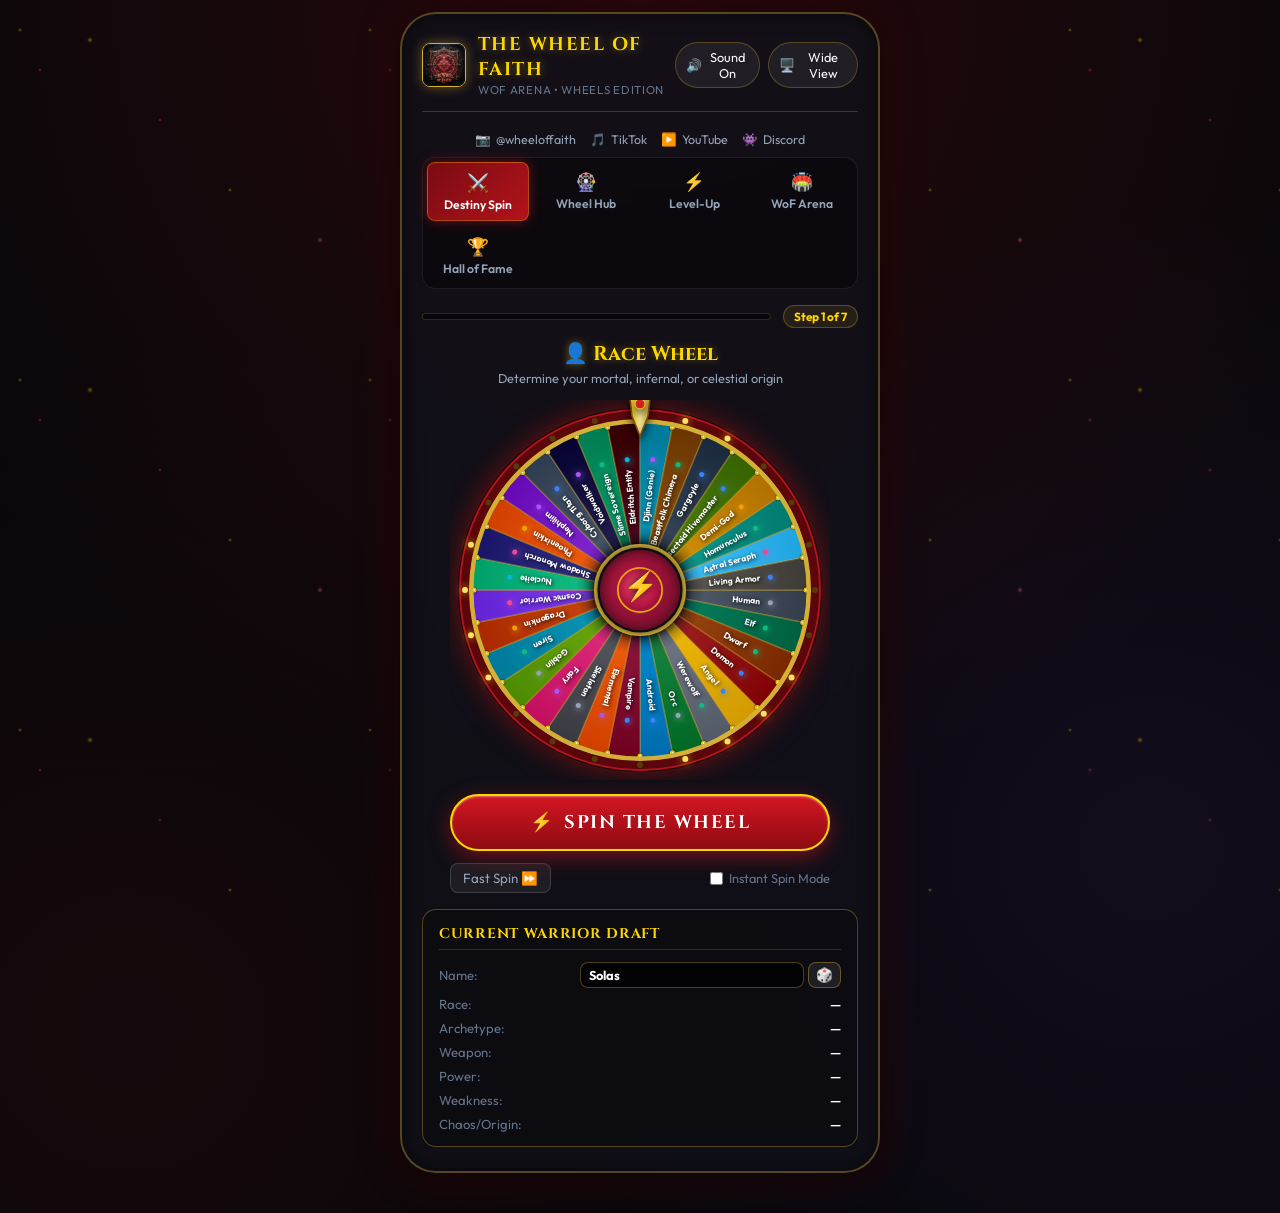
==== index.html @ 6cb8fb8b "docs: establish git management rule in AGENTS.md and initialize repository" ====
<!DOCTYPE html>
<html lang="en">
<head>
  <meta charset="UTF-8">
  <meta name="viewport" content="width=device-width, initial-scale=1.0, maximum-scale=1.0, user-scalable=no">
  <title>The Wheel of Faith | The Almighty Character Wheels</title>
  <meta name="description" content="Spin the legendary wheels of The Wheel of Faith (WOF Arena). Roll your Race, Archetype, Weapons, Powers, Weaknesses, and Level-Up your fighters.">
  <link rel="icon" type="image/jpeg" href="assets/logo.jpg">
  <link rel="stylesheet" href="css/styles.css">
</head>
<body>
  <!-- Ambient Embers Particle Layer -->
  <div class="embers-bg"></div>

  <main class="app-viewport">
    <!-- Device Frame: Mobile Arcade Look (with Wide-View Toggle) -->
    <div class="device-frame" id="deviceContainer">
      
      <!-- Top Header -->
      <header class="app-header">
        <div class="brand-wrapper">
          <img src="assets/logo.jpg" alt="Wheel of Faith Logo" class="brand-logo" id="headerLogo">
          <div class="brand-text">
            <h1>THE WHEEL OF FAITH</h1>
            <p>WOF Arena • Wheels Edition</p>
          </div>
        </div>
        <div class="header-controls">
          <button class="icon-btn" id="muteBtn" title="Toggle Sound">🔊 <span class="btn-text">Sound On</span></button>
          <button class="icon-btn" id="viewToggleBtn" title="Switch between Mobile Arcade and Wide Desktop">🖥️ <span class="btn-text">Wide View</span></button>
        </div>
      </header>

      <!-- Official Social Bar -->
      <nav class="social-links-bar" aria-label="Social Links">
        <a href="https://www.instagram.com/wheeloffaith/" target="_blank" rel="noopener noreferrer" class="social-link" title="Instagram @wheeloffaith">
          <span>📷</span> <span>@wheeloffaith</span>
        </a>
        <a href="https://www.tiktok.com/@the.wheel.of.fait" target="_blank" rel="noopener noreferrer" class="social-link" title="TikTok @the.wheel.of.fait">
          <span>🎵</span> <span>TikTok</span>
        </a>
        <a href="https://www.youtube.com/@TheWheelofFaith" target="_blank" rel="noopener noreferrer" class="social-link" title="YouTube @TheWheelofFaith">
          <span>▶️</span> <span>YouTube</span>
        </a>
        <a href="http://discord.gg/wheeloffaith" target="_blank" rel="noopener noreferrer" class="social-link" title="Official Discord">
          <span>👾</span> <span>Discord</span>
        </a>
      </nav>

      <!-- Mode Navigation Tabs -->
      <nav class="mode-tabs" role="tablist">
        <button class="tab-btn active" id="tabDestiny" role="tab" aria-selected="true">
          <span class="tab-icon">⚔️</span>
          <span class="tab-text">Destiny Spin</span>
        </button>
        <button class="tab-btn" id="tabFreeSpin" role="tab" aria-selected="false">
          <span class="tab-icon">🎡</span>
          <span class="tab-text">Wheel Hub</span>
        </button>
        <button class="tab-btn" id="tabLevelUp" role="tab" aria-selected="false">
          <span class="tab-icon">⚡</span>
          <span class="tab-text">Level-Up</span>
        </button>
        <button class="tab-btn" id="tabArena" role="tab" aria-selected="false">
          <span class="tab-icon">🏟️</span>
          <span class="tab-text">WoF Arena</span>
        </button>
        <button class="tab-btn" id="tabRoster" role="tab" aria-selected="false">
          <span class="tab-icon">🏆</span>
          <span class="tab-text">Hall of Fame</span>
        </button>
      </nav>

      <!-- Progress Section (for Destiny Sequence) -->
      <div class="progress-section" id="stepProgress">
        <div class="progress-track">
          <div class="progress-fill" id="progressBar"></div>
        </div>
        <span class="step-badge" id="currentStepBadge">Step 1 of 7</span>
      </div>

      <!-- Free Spin Wheel Selector Hub (Hidden by default, shown in Free Spin Mode) -->
      <div class="wheel-hub-section hidden" id="wheelSelectorHub">
        <div class="hub-select-wrapper">
          <label for="wheelCategorySelect">Select Active Wheel:</label>
          <select id="wheelCategorySelect" class="styled-select">
            <optgroup label="Main Character Wheels">
              <option value="race">Race Wheel (32 Races)</option>
              <option value="archetype">Archetype Wheel (22 Roles)</option>
              <option value="weapon">Weapon Wheel (36 Armaments)</option>
              <option value="power">Power Wheel (28 Abilities)</option>
              <option value="weakness">Weakness / Curse Wheel (22 Curses)</option>
              <option value="backstory">Backstory & Chaos Wheel (20 Twists)</option>
              <option value="stats">Combat Rating Wheel (8 Tiers)</option>
            </optgroup>
            <optgroup label="Specialty Sub-Wheels">
              <option value="elfOrigin">Elf Heritage Sub-Wheel</option>
              <option value="elementalCalamity">Elemental Calamity Sub-Wheel</option>
              <option value="cosmicTerritory">Cosmic Territory Sub-Wheel</option>
              <option value="skeletonOrigin">Skeleton Bone Type Sub-Wheel</option>
              <option value="fairyBlessing">Fairy Power Multiplier</option>
              <option value="dwarfForge">Dwarven Forge Masterwork</option>
              <option value="slayerPrey">Slayer Prey Target Sub-Wheel</option>
              <option value="archaeologistRelic">Archaeologist Relic Sub-Wheel</option>
              <option value="tamerBeast">Tamer Companion Beast Sub-Wheel</option>
              <option value="alchemistPotion">Alchemist Signature Elixir</option>
            </optgroup>
            <optgroup label="Game Systems">
              <option value="levelUp">WOF Arena Level-Up Wheel (26 Upgrades)</option>
            </optgroup>
          </select>
        </div>
        <div class="hub-tags-scroll">
          <button class="hub-tag-btn" data-wheel="race">👤 Race</button>
          <button class="hub-tag-btn" data-wheel="archetype">⚔️ Archetype</button>
          <button class="hub-tag-btn" data-wheel="weapon">🗡️ Weapon</button>
          <button class="hub-tag-btn" data-wheel="power">✨ Power</button>
          <button class="hub-tag-btn" data-wheel="weakness">⚠️ Weakness</button>
          <button class="hub-tag-btn" data-wheel="backstory">📜 Backstory</button>
          <button class="hub-tag-btn" data-wheel="levelUp">⚡ Level-Up</button>
        </div>
        <div class="hub-compendium-toggle-row">
          <button class="btn-toggle-compendium" id="btnToggleCompendium">
            <span>📖</span> <span id="compendiumBtnText">Open Wheel Almanac & Mechanics Guide</span>
          </button>
        </div>
        <div class="hub-compendium-drawer hidden" id="hubCompendiumDrawer">
          <div class="compendium-header">
            <h4 id="compendiumTitle">Active Wheel Almanac</h4>
            <span class="compendium-count" id="compendiumCount">32 Segments</span>
          </div>
          <div class="compendium-items-list" id="compendiumItemsList"></div>
        </div>
      </div>

      <!-- Level Up Character Selector Panel (Hidden by default) -->
      <div class="level-up-panel hidden" id="levelUpPanel">
        <div class="hub-select-wrapper">
          <label for="levelUpCharSelect">Choose Fighter to Upgrade:</label>
          <select id="levelUpCharSelect" class="styled-select"></select>
        </div>
        <div id="levelUpCharPreview"></div>
      </div>

      <!-- ============================================================
           WOF ARENA: 1v1 DUEL & FREE-FOR-ALL COMBAT
           ============================================================ -->
      <section class="arena-section hidden" id="arenaSection" aria-label="WoF Arena Combat">
        <div class="arena-header-bar">
          <div class="arena-mode-switch">
            <button class="arena-submode-btn active" id="btnModeDuel">⚔️ 1v1 Duel</button>
            <button class="arena-submode-btn" id="btnModeFFA">💥 Free-For-All (Melee)</button>
          </div>
          <div class="arena-quick-actions">
            <button class="btn btn-sm btn-secondary" id="btnAutofillLegends">⚡ Auto-Fill Legends</button>
            <button class="btn btn-sm btn-secondary" id="btnResetFighters">Clear Roster ✕</button>
          </div>
        </div>

        <!-- Fighter Selection Roster in Arena Lobby -->
        <div class="arena-lobby-panel">
          <div class="lobby-header">
            <h4>Arena Combatants (<span id="arenaFighterCount">0</span>)</h4>
            <span class="lobby-hint" id="arenaLobbyHint">Select 2 fighters for a duel</span>
          </div>
          <div class="arena-fighters-chips" id="arenaFighterChips"></div>
          
          <div class="lobby-add-row">
            <select id="lobbyAddSelect" class="styled-select"></select>
            <button class="btn btn-sm btn-primary" id="lobbyAddBtn">+ Add to Arena</button>
          </div>
        </div>

        <!-- Visual Battle Colosseum Stage -->
        <div class="arena-colosseum" id="arenaColosseum">
          <!-- Floating Damage Text Container -->
          <div class="floating-damage-container" id="floatingDamageLayer"></div>
          
          <!-- Attack Slash / Beam Animation Element -->
          <div class="arena-slash-fx hidden" id="arenaSlashFx"></div>

          <!-- 1v1 Duel Arena View -->
          <div class="arena-duel-view" id="arenaDuelView">
            <div class="fighter-pod pod-left" id="podLeft">
              <div class="fighter-avatar-wrap">
                <div class="fighter-avatar" id="avatarLeft">⚔️</div>
                <div class="fighter-level-tag" id="lvlLeft">Lv.1</div>
              </div>
              <div class="fighter-meta">
                <h4 class="fighter-name" id="nameLeft">Fighter 1</h4>
                <div class="fighter-weapon" id="weaponLeft">Bare Knuckles</div>
                <div class="fighter-status-bar" id="statusBarLeft"></div>
              </div>
              <div class="fighter-hp-container">
                <div class="hp-bar-track">
                  <div class="hp-bar-fill" id="hpFillLeft"></div>
                </div>
                <div class="hp-readout" id="hpTextLeft">100 / 100 HP</div>
              </div>
            </div>

            <div class="duel-vs-emblem" id="duelVsEmblem">
              <span class="vs-text">VS</span>
              <span class="vs-round" id="duelRoundText">ROUND 1</span>
            </div>

            <div class="fighter-pod pod-right" id="podRight">
              <div class="fighter-avatar-wrap">
                <div class="fighter-avatar" id="avatarRight">🛡️</div>
                <div class="fighter-level-tag" id="lvlRight">Lv.1</div>
              </div>
              <div class="fighter-meta">
                <h4 class="fighter-name" id="nameRight">Fighter 2</h4>
                <div class="fighter-weapon" id="weaponRight">Bare Knuckles</div>
                <div class="fighter-status-bar" id="statusBarRight"></div>
              </div>
              <div class="fighter-hp-container">
                <div class="hp-bar-track">
                  <div class="hp-bar-fill" id="hpFillRight"></div>
                </div>
                <div class="hp-readout" id="hpTextRight">100 / 100 HP</div>
              </div>
            </div>
          </div>

          <!-- Free-For-All Multi-Fighter Arena View -->
          <div class="arena-ffa-view hidden" id="arenaFfaView">
            <div class="ffa-grid" id="ffaGrid"></div>
          </div>
        </div>

        <!-- Arena Control Controls -->
        <div class="arena-controls-bar">
          <button class="btn-spin-main arena-fight-btn" id="startBattleBtn">
            <span>⚔️</span>
            <span id="fightBtnText">START BATTLE</span>
          </button>
          
          <div class="arena-speed-controls">
            <span class="speed-label">Speed:</span>
            <div class="speed-btn-group">
              <button class="speed-btn active" data-speed="1">1x</button>
              <button class="speed-btn" data-speed="2">2x</button>
              <button class="speed-btn" data-speed="4">4x ⚡</button>
            </div>
            <button class="btn btn-sm btn-secondary" id="btnPauseBattle">⏸️ Pause</button>
          </div>
        </div>

        <!-- Live Commentary Combat Log -->
        <div class="arena-log-card">
          <div class="log-card-header">
            <h4>📜 ARENA COMBAT COMMENTARY</h4>
            <span class="log-indicator" id="battleStatusBadge">READY</span>
          </div>
          <div class="arena-log-feed" id="arenaLogFeed">
            <div class="log-entry log-system">Select fighters and press START BATTLE to enter the colosseum!</div>
          </div>
        </div>
      </section>

      <!-- Wheel Title & Info -->
      <div class="wheel-info-bar">
        <h2 class="wheel-title" id="wheelTitle">👤 Race Wheel</h2>
        <p class="wheel-subtitle" id="wheelSubtitle">Determine your mortal, infernal, or celestial origin</p>
      </div>

      <!-- Main Interactive Stage (Wheel Canvas + Live Draft Panel) -->
      <div class="main-stage-grid">
        <div class="wheel-stage-container">
          <div class="wheel-canvas-wrapper">
            <canvas id="wheelCanvas"></canvas>
          </div>

          <!-- Spin Action Controls -->
          <div class="spin-controls-bar">
            <button class="btn-spin-main" id="spinBtn" aria-label="Spin the Almighty Wheel">
              <span class="spin-icon">⚡</span>
              <span>SPIN THE WHEEL</span>
            </button>
            <div class="secondary-actions">
              <button class="btn-instant" id="instantBtn">Fast Spin ⏩</button>
              <label class="quick-spin-label" for="quickSpinToggle">
                <input type="checkbox" id="quickSpinToggle">
                <span>Instant Spin Mode</span>
              </label>
            </div>
          </div>
        </div>

        <!-- Live Draft Tracker (Active Character in Creation) -->
        <aside class="live-draft-panel" id="livePreview" aria-label="Live Character Draft">
          <h3 class="draft-panel-title">Current Warrior Draft</h3>
          <div class="draft-row draft-name-row">
            <span class="draft-label">Name:</span>
            <div class="live-name-input-group">
              <input type="text" id="liveHeroNameInput" class="live-name-input" maxlength="24" placeholder="Warrior Name..." title="Customize warrior name">
              <button class="btn-rand-name" id="btnRandomizeName" title="Randomize Name">🎲</button>
            </div>
          </div>
          <div class="draft-row">
            <span class="draft-label">Race:</span>
            <span class="draft-val" id="liveRace">—</span>
          </div>
          <div class="draft-row">
            <span class="draft-label">Archetype:</span>
            <span class="draft-val" id="liveArchetype">—</span>
          </div>
          <div class="draft-row">
            <span class="draft-label">Weapon:</span>
            <span class="draft-val" id="liveWeapon">—</span>
          </div>
          <div class="draft-row">
            <span class="draft-label">Power:</span>
            <span class="draft-val" id="livePower">—</span>
          </div>
          <div class="draft-row">
            <span class="draft-label">Weakness:</span>
            <span class="draft-val" id="liveWeakness">—</span>
          </div>
          <div class="draft-row">
            <span class="draft-label">Chaos/Origin:</span>
            <span class="draft-val" id="liveBackstory">—</span>
          </div>
        </aside>
      </div>

    </div>
  </main>

  <!-- ============================================================
       MODAL 1: SPIN OUTCOME CELEBRATION
       ============================================================ -->
  <div class="modal-backdrop hidden" id="resultModal" role="dialog" aria-modal="true" aria-labelledby="modalResultTitle">
    <div class="modal-card">
      <button class="modal-close-x" id="modalCloseBtn" aria-label="Close">✕</button>
      <div class="outcome-header">
        <h3 id="modalResultTitle">Outcome Revealed!</h3>
      </div>
      <div class="outcome-body">
        <span class="rarity-badge common" id="modalRarityBadge">COMMON</span>
        <h2 class="outcome-item-text" id="modalItemText">Human</h2>
        <p class="outcome-item-subtext" id="modalItemSubtext">Middest Race with Infinite Potential</p>
        
        <!-- Rich Trait Mechanics & Lore Explanation Card -->
        <div class="modal-trait-desc-card" id="modalTraitDescCard">
          <div class="modal-desc-header">
            <span class="modal-desc-type-badge" id="modalDescTypeBadge">⚡ COMBAT & LORE MECHANICS</span>
          </div>
          <p class="modal-desc-text" id="modalDescText">Mechanics and lore explanation will appear here...</p>
        </div>
      </div>
      <button class="btn btn-primary" id="modalNextBtn">Next Wheel ➔</button>
    </div>
  </div>

  <!-- ============================================================
       MODAL 2: THE ALMIGHTY CHARACTER CARD
       ============================================================ -->
  <div class="modal-backdrop hidden" id="cardModal" role="dialog" aria-modal="true" aria-labelledby="cardHeroNameInput">
    <div class="modal-card character-card-modal-content">
      <button class="modal-close-x" id="cardModalCloseBtn" aria-label="Close">✕</button>
      
      <div class="character-card">
        <div class="card-top-bar">
          <span class="card-series-title">THE WHEEL OF FAITH</span>
          <div class="card-top-controls">
            <button class="btn-toggle-explain" id="btnToggleTraitExplain" title="Toggle detailed trait lore & combat mechanics descriptions">
              <span id="explainToggleIcon">📖</span> <span id="explainToggleText">Trait Guide: ON</span>
            </button>
            <span class="card-level-tag" id="cardLevelBadge">Lv. 1</span>
          </div>
        </div>

        <div class="card-hero-header">
          <div id="cardAvatarContainer"></div>
          <div class="card-hero-meta">
            <div class="card-name-input-row">
              <input type="text" id="cardHeroNameInput" class="card-hero-name-input" maxlength="24" title="Click to edit character name" placeholder="Enter Character Name...">
              <button class="btn-card-rename" id="btnEditCardName" title="Rename Character" aria-label="Rename Character">✏️</button>
            </div>
            <p class="card-hero-title" id="cardHeroTitle">The Voidbreaker Solar Slayer</p>
            <div class="card-badges-row">
              <span class="card-badge badge-race" id="cardRaceBadge">Human</span>
              <span class="card-badge badge-arch" id="cardArchetypeBadge">Slayer</span>
            </div>
          </div>
        </div>

        <div class="card-power-meter">
          <div class="power-meter-label">OVERALL COMBAT RATING:</div>
          <div class="power-meter-val" id="cardPowerScore">142</div>
          <div class="card-rank-badge rank-S" id="cardRankBadge">RANK S</div>
        </div>

        <!-- Attributes List with Rich Trait Explanations -->
        <div class="card-attributes-list" id="cardAttributesList">
          <!-- Race & Lineage -->
          <div class="card-attr-item card-attr-race">
            <div class="attr-header-row">
              <span class="attr-key">🧬 Race & Lineage</span>
              <span class="attr-rarity-tag" id="cardRaceRarity">COMMON</span>
            </div>
            <div id="cardRaceDisplay"></div>
            <div class="trait-explain-box" id="cardRaceExplain"></div>
          </div>

          <!-- Archetype Role -->
          <div class="card-attr-item card-attr-archetype">
            <div class="attr-header-row">
              <span class="attr-key">🛡️ Archetype Role</span>
              <span class="attr-rarity-tag" id="cardArchRarity">CLASS</span>
            </div>
            <div id="cardArchetypeDisplay"></div>
            <div class="trait-explain-box" id="cardArchExplain"></div>
          </div>

          <!-- Weapon & Armament -->
          <div class="card-attr-item card-attr-weapon">
            <div class="attr-header-row">
              <span class="attr-key">🗡️ Weapon & Armament</span>
              <span class="attr-rarity-tag" id="cardWeaponRarity">WEAPON</span>
            </div>
            <div id="cardWeapon"></div>
            <div class="trait-explain-box" id="cardWeaponExplain"></div>
          </div>

          <!-- Supernatural Powers -->
          <div class="card-attr-item card-attr-powers">
            <div class="attr-header-row">
              <span class="attr-key">✨ Supernatural Powers</span>
              <span class="attr-rarity-tag" id="cardPowerCount">1 ABILITY</span>
            </div>
            <div id="cardPowers"></div>
          </div>

          <!-- Weakness / Curse -->
          <div class="card-attr-item card-attr-weakness">
            <div class="attr-header-row">
              <span class="attr-key">⚠️ Weakness & Curse Handicap</span>
              <span class="attr-rarity-tag flaw">CURSE</span>
            </div>
            <div id="cardWeakness"></div>
            <div class="trait-explain-box weakness-explain" id="cardWeaknessExplain"></div>
          </div>

          <!-- Backstory / Chaos Factor (Prominently Highlighted!) -->
          <div class="card-attr-item card-attr-chaos highlight-chaos">
            <div class="attr-header-row">
              <span class="attr-key chaos-key">🌀 Backstory & Chaos Factor</span>
              <span class="attr-rarity-tag chaos" id="cardChaosRarity">CHAOS TWIST</span>
            </div>
            <div id="cardBackstory"></div>
            <div class="trait-explain-box chaos-explain" id="cardBackstoryExplain"></div>
          </div>
        </div>

        <!-- Combat Stats Radar Bars with Interactive Guide -->
        <div class="card-stats-section">
          <div class="stats-section-header">
            <span class="attr-key">📊 Combat Statistics</span>
            <span class="stats-hint">Tap any stat for combat effect</span>
          </div>
          <div class="card-stats-grid">
            <div class="stat-bar-row" id="statStr" data-stat="STR" title="Physical attack power & heavy blunt damage">
              <span class="stat-name">STR</span>
              <div class="stat-track"><div class="stat-fill"></div></div>
              <span class="stat-num">50</span>
            </div>
            <div class="stat-bar-row" id="statSpd" data-stat="SPD" title="Turn initiative, attack speed, and dodge rate">
              <span class="stat-name">SPD</span>
              <div class="stat-track"><div class="stat-fill"></div></div>
              <span class="stat-num">50</span>
            </div>
            <div class="stat-bar-row" id="statDur" data-stat="DUR" title="Maximum HP pool & damage reduction armor">
              <span class="stat-name">DUR</span>
              <div class="stat-track"><div class="stat-fill"></div></div>
              <span class="stat-num">50</span>
            </div>
            <div class="stat-bar-row" id="statInt" data-stat="INT" title="Supernatural power trigger chance & tactical counter-attacks">
              <span class="stat-name">INT</span>
              <div class="stat-track"><div class="stat-fill"></div></div>
              <span class="stat-num">50</span>
            </div>
            <div class="stat-bar-row" id="statChaos" data-stat="CHAOS" title="Wildcard miracle procs & critical damage multiplier">
              <span class="stat-name">CHAOS</span>
              <div class="stat-track"><div class="stat-fill"></div></div>
              <span class="stat-num">50</span>
            </div>
          </div>
          <div class="stat-explain-callout" id="statExplainCallout">
            <span class="stat-callout-icon">💡</span>
            <span class="stat-callout-text" id="statCalloutText">Hover or tap any stat bar above to inspect its combat mechanics.</span>
          </div>
        </div>
      </div>

      <!-- Card Action Buttons -->
      <div class="card-actions-row">
        <button class="btn btn-primary" id="saveCharacterBtn">💾 Save to Hall of Fame</button>
        <button class="btn btn-secondary" id="exportCardBtn">📥 Download Card (PNG)</button>
        <button class="btn btn-secondary" id="copyCardTextBtn">📋 Copy Summary</button>
        <button class="btn btn-primary" id="restartDestinyBtn">⚔️ Forge New Hero</button>
      </div>
    </div>
  </div>

  <!-- ============================================================
       MODAL 3: HALL OF FAME (Roster)
       ============================================================ -->
  <div class="modal-backdrop hidden" id="rosterModal" role="dialog" aria-modal="true" aria-labelledby="rosterModalTitle">
    <div class="modal-card">
      <button class="modal-close-x" id="rosterCloseBtn" aria-label="Close">✕</button>
      <div class="outcome-header">
        <h3 id="rosterModalTitle">🏆 Hall of Fame</h3>
        <p style="font-size: 0.8rem; color: var(--text-muted); margin-top: 4px;">Saved Warriors & WOF Arena Competitors</p>
      </div>
      <div class="roster-grid" id="rosterList"></div>
    </div>
  </div>

  <!-- ============================================================
       MODAL 4: ARENA VICTORY CELEBRATION
       ============================================================ -->
  <div class="modal-backdrop hidden" id="battleVictoryModal" role="dialog" aria-modal="true" aria-labelledby="victoryTitle">
    <div class="modal-card victory-modal-card">
      <button class="modal-close-x" id="victoryModalCloseBtn" aria-label="Close">✕</button>
      <div class="victory-header">
        <span class="victory-crown">👑</span>
        <h3 id="victoryTitle">ARENA CHAMPION</h3>
      </div>
      <div class="victory-champion-display" id="victoryChampionDisplay">
        <div class="champ-avatar" id="champAvatar">🏆</div>
        <h2 class="champ-name" id="champName">Bushin</h2>
        <p class="champ-title" id="champTitle">The Mastermind & Fourth Wall Breaker</p>
      </div>
      <div class="victory-stats-grid" id="victoryStatsGrid">
        <div class="vstat-item">
          <span class="vstat-num" id="champKills">0</span>
          <span class="vstat-label">ELIMINATIONS</span>
        </div>
        <div class="vstat-item">
          <span class="vstat-num" id="champDamage">0</span>
          <span class="vstat-label">DAMAGE DEALT</span>
        </div>
        <div class="vstat-item">
          <span class="vstat-num" id="champLevel">Lv. 1</span>
          <span class="vstat-label">CHAMPION TIER</span>
        </div>
      </div>
      <div class="victory-actions">
        <button class="btn btn-primary btn-levelup-champ" id="btnLevelUpChampion">⚡ Level Up Champion on the Wheel!</button>
        <button class="btn btn-secondary" id="btnRematch">🔄 New Arena Match</button>
      </div>
    </div>
  </div>

  <!-- ============================================================
       MODAL 5: CUSTOM CHARACTER RENAME MODAL
       ============================================================ -->
  <div class="modal-backdrop hidden" id="renameModal" role="dialog" aria-modal="true" aria-labelledby="renameModalTitle">
    <div class="modal-card rename-modal-card">
      <button class="modal-close-x" id="renameModalCloseBtn" aria-label="Close">✕</button>
      <div class="outcome-header">
        <h3 id="renameModalTitle">✏️ Rename Warrior</h3>
        <p style="font-size: 0.8rem; color: var(--text-muted); margin-top: 4px;">Choose an epic name for your colosseum gladiator</p>
      </div>
      <div class="rename-modal-body">
        <input type="text" id="renameModalInput" class="rename-modal-input" maxlength="26" placeholder="Enter warrior name...">
        <div class="rename-suggestions">
          <button class="btn-name-suggest" data-name="Shadow Sovereign">Shadow Sovereign</button>
          <button class="btn-name-suggest" data-name="Bushin-Slayer">Bushin-Slayer</button>
          <button class="btn-name-suggest" data-name="Lord Dominio">Lord Dominio</button>
          <button class="btn-name-suggest" data-name="Anime Protagonist">Anime Protagonist</button>
          <button class="btn-name-suggest" data-name="Sir Baguette">Sir Baguette</button>
          <button class="btn-name-suggest" data-name="Valkyrie Queen">Valkyrie Queen</button>
        </div>
      </div>
      <div class="rename-modal-actions">
        <button class="btn btn-secondary" id="renameRandomBtn">🎲 Randomize</button>
        <button class="btn btn-primary" id="renameConfirmBtn">Confirm Name ⚔️</button>
      </div>
    </div>
  </div>

  <!-- Scripts -->
  <script src="js/wheelData.js"></script>
  <script src="js/audio.js"></script>
  <script src="js/wheel.js"></script>
  <script src="js/character.js"></script>
  <script src="js/battle.js"></script>
  <script src="js/app.js"></script>
</body>
</html>
---- css/styles.css ----
/* ============================================================
   THE WHEEL OF FAITH - GOTHIC DARK FANTASY DESIGN SYSTEM
   Curated palette, glassmorphism, glowing LEDs, and mobile arcade framing
   ============================================================ */

@import url('https://fonts.googleapis.com/css2?family=Cinzel:wght@600;700;900&family=Fjalla+One&family=Outfit:wght@300;400;600;700;800&display=swap');

:root {
  --bg-primary: #07070a;
  --bg-card: rgba(18, 18, 26, 0.82);
  --bg-card-hover: rgba(28, 28, 40, 0.92);
  --bg-glass: rgba(15, 15, 22, 0.65);
  
  --crimson-primary: #b3131b;
  --crimson-deep: #7a0b12;
  --crimson-glow: rgba(179, 19, 27, 0.6);
  
  --gold-primary: #d4af37;
  --gold-bright: #ffd700;
  --gold-glow: rgba(212, 175, 55, 0.45);
  
  --cyan-celestial: #06b6d4;
  --purple-arcane: #a855f7;
  
  --text-primary: #f8fafc;
  --text-secondary: #94a3b8;
  --text-muted: #64748b;
  
  --border-gold: rgba(212, 175, 55, 0.35);
  --border-crimson: rgba(179, 19, 27, 0.45);
  
  --radius-sm: 8px;
  --radius-md: 14px;
  --radius-lg: 22px;
  --radius-full: 9999px;
  
  --font-heading: 'Cinzel', serif;
  --font-accent: 'Fjalla One', sans-serif;
  --font-body: 'Outfit', sans-serif;
}

/* Reset & Box Sizing */
*, *::before, *::after {
  box-sizing: border-box;
  margin: 0;
  padding: 0;
  -webkit-tap-highlight-color: transparent;
}

body {
  background-color: var(--bg-primary);
  color: var(--text-primary);
  font-family: var(--font-body);
  min-height: 100vh;
  overflow-x: hidden;
  position: relative;
  background-image: 
    radial-gradient(circle at 50% 0%, rgba(179, 19, 27, 0.18) 0%, transparent 60%),
    radial-gradient(circle at 10% 85%, rgba(122, 11, 18, 0.12) 0%, transparent 45%),
    radial-gradient(circle at 90% 70%, rgba(168, 85, 247, 0.08) 0%, transparent 45%);
}

/* Animated Background Embers */
.embers-bg {
  position: fixed;
  top: 0;
  left: 0;
  width: 100%;
  height: 100%;
  pointer-events: none;
  z-index: 0;
  opacity: 0.4;
  background-image: 
    radial-gradient(2px 2px at 20px 30px, #ffd700, rgba(0,0,0,0)),
    radial-gradient(2px 2px at 40px 70px, #ff4d6d, rgba(0,0,0,0)),
    radial-gradient(3px 3px at 90px 40px, #ffd700, rgba(0,0,0,0)),
    radial-gradient(2px 2px at 160px 120px, #ff4d6d, rgba(0,0,0,0)),
    radial-gradient(2px 2px at 230px 190px, #ffd700, rgba(0,0,0,0)),
    radial-gradient(3px 3px at 320px 240px, #ff758f, rgba(0,0,0,0));
  background-repeat: repeat;
  background-size: 350px 350px;
  animation: emberDrift 28s linear infinite;
}

@keyframes emberDrift {
  from { transform: translateY(0); }
  to { transform: translateY(-350px); }
}

/* Master Layout Container */
.app-viewport {
  position: relative;
  z-index: 1;
  display: flex;
  flex-direction: column;
  align-items: center;
  min-height: 100vh;
  padding: 12px 16px 40px;
}

/* Device Frame (Mobile Phone Arcade Look vs Wide Look) */
.device-frame {
  width: 100%;
  max-width: 480px;
  background: var(--bg-card);
  backdrop-filter: blur(18px);
  border: 2px solid var(--border-gold);
  border-radius: 36px;
  box-shadow: 
    0 0 35px rgba(0, 0, 0, 0.8),
    0 0 45px rgba(179, 19, 27, 0.25),
    inset 0 0 18px rgba(0, 0, 0, 0.6);
  padding: 18px 20px 24px;
  display: flex;
  flex-direction: column;
  transition: max-width 0.35s cubic-bezier(0.4, 0, 0.2, 1);
  position: relative;
}

/* Wide Mode Extension */
.device-frame.wide-view {
  max-width: 960px;
  border-radius: 24px;
}

/* App Header */
.app-header {
  display: flex;
  align-items: center;
  justify-content: space-between;
  border-bottom: 1px solid rgba(212, 175, 55, 0.25);
  padding-bottom: 14px;
  margin-bottom: 14px;
}

.brand-wrapper {
  display: flex;
  align-items: center;
  gap: 12px;
}

.brand-logo {
  width: 44px;
  height: 44px;
  border-radius: var(--radius-sm);
  border: 1.5px solid var(--gold-primary);
  box-shadow: 0 0 12px var(--gold-glow);
  object-fit: cover;
}

.brand-text h1 {
  font-family: var(--font-heading);
  font-size: 1.15rem;
  letter-spacing: 0.08em;
  color: var(--gold-bright);
  text-shadow: 0 0 10px rgba(255, 215, 0, 0.4);
}

.brand-text p {
  font-size: 0.72rem;
  color: var(--text-muted);
  text-transform: uppercase;
  letter-spacing: 0.06em;
}

.header-controls {
  display: flex;
  align-items: center;
  gap: 8px;
}

.icon-btn {
  background: rgba(255, 255, 255, 0.06);
  border: 1px solid rgba(212, 175, 55, 0.3);
  color: var(--text-primary);
  padding: 6px 10px;
  border-radius: var(--radius-full);
  font-size: 0.8rem;
  font-family: var(--font-body);
  display: inline-flex;
  align-items: center;
  gap: 5px;
  cursor: pointer;
  transition: all 0.2s ease;
}

.icon-btn:hover {
  background: rgba(212, 175, 55, 0.15);
  border-color: var(--gold-primary);
  transform: translateY(-1px);
}

.icon-btn.muted {
  border-color: var(--crimson-primary);
  color: #f87171;
}

/* Social Bar */
.social-links-bar {
  display: flex;
  align-items: center;
  justify-content: center;
  gap: 14px;
  padding: 6px 0 10px;
  font-size: 0.78rem;
}

.social-link {
  color: var(--text-secondary);
  text-decoration: none;
  display: flex;
  align-items: center;
  gap: 5px;
  transition: color 0.2s;
}

.social-link:hover {
  color: var(--gold-bright);
}

/* Mode Navigation Tabs */
.mode-tabs {
  display: grid;
  grid-template-columns: repeat(4, 1fr);
  gap: 6px;
  background: rgba(0, 0, 0, 0.35);
  padding: 4px;
  border-radius: var(--radius-md);
  border: 1px solid rgba(255, 255, 255, 0.08);
  margin-bottom: 16px;
}

.tab-btn {
  background: transparent;
  border: none;
  color: var(--text-secondary);
  padding: 8px 4px;
  border-radius: var(--radius-sm);
  font-size: 0.76rem;
  font-family: var(--font-body);
  font-weight: 600;
  cursor: pointer;
  display: flex;
  flex-direction: column;
  align-items: center;
  gap: 3px;
  transition: all 0.2s ease;
}

.tab-btn span.tab-icon {
  font-size: 1.1rem;
}

.tab-btn:hover {
  color: var(--text-primary);
  background: rgba(255, 255, 255, 0.05);
}

.tab-btn.active {
  background: linear-gradient(135deg, var(--crimson-deep), var(--crimson-primary));
  color: #ffffff;
  box-shadow: 0 0 12px var(--crimson-glow);
  border: 1px solid rgba(255, 215, 0, 0.3);
}

/* Progress Section */
.progress-section {
  display: flex;
  align-items: center;
  gap: 12px;
  margin-bottom: 12px;
}

.progress-track {
  flex: 1;
  height: 7px;
  background: rgba(0, 0, 0, 0.5);
  border-radius: var(--radius-full);
  overflow: hidden;
  border: 1px solid rgba(212, 175, 55, 0.2);
}

.progress-fill {
  height: 100%;
  width: 0%;
  background: linear-gradient(90deg, var(--crimson-primary), var(--gold-bright));
  transition: width 0.4s ease;
}

.step-badge {
  font-size: 0.74rem;
  font-weight: 700;
  color: var(--gold-bright);
  background: rgba(212, 175, 55, 0.1);
  padding: 3px 10px;
  border-radius: var(--radius-full);
  border: 1px solid rgba(212, 175, 55, 0.3);
  white-space: nowrap;
}

/* Wheel Header & Info */
.wheel-info-bar {
  text-align: center;
  margin-bottom: 14px;
}

.wheel-title {
  font-family: var(--font-heading);
  font-size: 1.25rem;
  color: var(--gold-bright);
  text-shadow: 0 0 8px rgba(255, 215, 0, 0.4);
}

.wheel-subtitle {
  font-size: 0.8rem;
  color: var(--text-secondary);
  margin-top: 3px;
}

/* Layout Grid for Wide Mode */
.main-stage-grid {
  display: flex;
  flex-direction: column;
  gap: 16px;
}

.device-frame.wide-view .main-stage-grid {
  display: grid;
  grid-template-columns: 1fr 340px;
  align-items: center;
}

/* Wheel Canvas Wrapper */
.wheel-stage-container {
  display: flex;
  flex-direction: column;
  align-items: center;
  position: relative;
}

.wheel-canvas-wrapper {
  position: relative;
  width: 100%;
  max-width: 380px;
  aspect-ratio: 1 / 1;
  display: flex;
  align-items: center;
  justify-content: center;
}

canvas#wheelCanvas {
  display: block;
  width: 100%;
  height: 100%;
  cursor: grab;
}

canvas#wheelCanvas:active {
  cursor: grabbing;
}

/* Spin Controls Bar */
.spin-controls-bar {
  display: flex;
  flex-direction: column;
  align-items: center;
  gap: 12px;
  width: 100%;
  max-width: 380px;
  margin-top: 14px;
}

.btn-spin-main {
  width: 100%;
  padding: 14px 24px;
  background: linear-gradient(180deg, #d31622 0%, #8e0b12 100%);
  color: #ffffff;
  border: 2px solid var(--gold-bright);
  border-radius: var(--radius-full);
  font-family: var(--font-heading);
  font-size: 1.15rem;
  font-weight: 700;
  letter-spacing: 0.08em;
  cursor: pointer;
  display: flex;
  align-items: center;
  justify-content: center;
  gap: 10px;
  box-shadow: 
    0 6px 20px rgba(179, 19, 27, 0.6),
    inset 0 1px 2px rgba(255, 255, 255, 0.4);
  transition: all 0.2s cubic-bezier(0.4, 0, 0.2, 1);
  position: relative;
  overflow: hidden;
}

.btn-spin-main::after {
  content: '';
  position: absolute;
  top: 0;
  left: -100%;
  width: 60%;
  height: 100%;
  background: linear-gradient(90deg, transparent, rgba(255, 255, 255, 0.25), transparent);
  transform: skewX(-25deg);
  transition: 0.6s;
}

.btn-spin-main:hover {
  transform: translateY(-2px);
  box-shadow: 
    0 8px 26px rgba(255, 30, 40, 0.75),
    inset 0 1px 4px rgba(255, 255, 255, 0.5);
}

.btn-spin-main:hover::after {
  left: 150%;
}

.btn-spin-main:active {
  transform: translateY(1px);
  box-shadow: 0 2px 10px rgba(179, 19, 27, 0.5);
}

.btn-spin-main:disabled {
  opacity: 0.6;
  cursor: not-allowed;
  transform: none;
}

.secondary-actions {
  display: flex;
  align-items: center;
  justify-content: space-between;
  width: 100%;
  font-size: 0.8rem;
}

.btn-instant {
  background: rgba(255, 255, 255, 0.06);
  border: 1px solid rgba(255, 255, 255, 0.15);
  color: var(--text-secondary);
  padding: 6px 12px;
  border-radius: var(--radius-sm);
  cursor: pointer;
  font-family: var(--font-body);
  transition: all 0.2s;
}

.btn-instant:hover {
  color: var(--gold-bright);
  border-color: var(--gold-primary);
}

.quick-spin-label {
  display: flex;
  align-items: center;
  gap: 6px;
  color: var(--text-muted);
  cursor: pointer;
  user-select: none;
}

.quick-spin-label input {
  accent-color: var(--crimson-primary);
}

/* Side Panel: Live Character Draft Tracker */
.live-draft-panel {
  background: rgba(10, 10, 15, 0.7);
  border: 1px solid var(--border-gold);
  border-radius: var(--radius-md);
  padding: 14px 16px;
  display: flex;
  flex-direction: column;
  gap: 8px;
}

.draft-panel-title {
  font-family: var(--font-heading);
  font-size: 0.88rem;
  color: var(--gold-bright);
  text-transform: uppercase;
  letter-spacing: 0.05em;
  border-bottom: 1px solid rgba(212, 175, 55, 0.2);
  padding-bottom: 6px;
  margin-bottom: 4px;
}

.draft-row {
  display: flex;
  justify-content: space-between;
  align-items: center;
  font-size: 0.82rem;
}

.draft-label {
  color: var(--text-muted);
}

.draft-val {
  color: var(--text-primary);
  font-weight: 600;
  text-align: right;
  max-width: 60%;
  white-space: nowrap;
  overflow: hidden;
  text-overflow: ellipsis;
}

.draft-name-row {
  align-items: center;
}

.live-name-input-group {
  display: flex;
  gap: 4px;
  align-items: center;
  max-width: 65%;
  flex: 1;
}

.live-name-input {
  background: rgba(0, 0, 0, 0.65);
  border: 1px solid var(--border-gold);
  border-radius: var(--radius-sm);
  color: #fff;
  font-family: var(--font-body);
  font-size: 0.8rem;
  font-weight: 700;
  padding: 4px 8px;
  width: 100%;
  outline: none;
  transition: all 0.2s;
}

.live-name-input:focus {
  border-color: var(--gold-bright);
  box-shadow: 0 0 10px rgba(212, 175, 55, 0.4);
  background: rgba(17, 17, 24, 0.95);
}

.btn-rand-name {
  background: rgba(255, 255, 255, 0.08);
  border: 1px solid rgba(212, 175, 55, 0.4);
  color: #ffd700;
  border-radius: var(--radius-sm);
  padding: 4px 7px;
  cursor: pointer;
  font-size: 0.85rem;
  transition: all 0.2s;
  display: flex;
  align-items: center;
  justify-content: center;
}

.btn-rand-name:hover {
  background: rgba(212, 175, 55, 0.25);
  transform: scale(1.08);
}

/* Free Spin Hub / Categories */
.wheel-hub-section {
  display: flex;
  flex-direction: column;
  gap: 10px;
  margin-bottom: 12px;
  background: rgba(0, 0, 0, 0.4);
  padding: 12px;
  border-radius: var(--radius-md);
  border: 1px solid rgba(255, 255, 255, 0.08);
}

.hub-select-wrapper {
  display: flex;
  flex-direction: column;
  gap: 4px;
}

.hub-select-wrapper label {
  font-size: 0.75rem;
  color: var(--gold-bright);
  text-transform: uppercase;
  font-weight: 700;
}

.styled-select {
  background: #111118;
  color: var(--text-primary);
  border: 1px solid var(--border-gold);
  padding: 8px 12px;
  border-radius: var(--radius-sm);
  font-family: var(--font-body);
  font-size: 0.88rem;
  cursor: pointer;
  outline: none;
}

.hub-tags-scroll {
  display: flex;
  gap: 6px;
  overflow-x: auto;
  padding-bottom: 4px;
}

.hub-tag-btn {
  background: rgba(255, 255, 255, 0.06);
  border: 1px solid rgba(255, 255, 255, 0.12);
  color: var(--text-secondary);
  padding: 4px 10px;
  border-radius: var(--radius-full);
  font-size: 0.72rem;
  white-space: nowrap;
  cursor: pointer;
  transition: all 0.2s;
}

.hub-tag-btn:hover {
  background: rgba(212, 175, 55, 0.15);
  color: var(--gold-bright);
  border-color: var(--gold-primary);
}

/* Level Up Panel */
.level-up-panel {
  background: rgba(14, 14, 22, 0.75);
  border: 1px solid var(--border-crimson);
  border-radius: var(--radius-md);
  padding: 12px 14px;
  margin-bottom: 12px;
}

.levelup-preview-card {
  background: rgba(0, 0, 0, 0.4);
  border: 1px solid rgba(255, 215, 0, 0.2);
  border-radius: var(--radius-sm);
  padding: 10px;
  margin-top: 8px;
}

.levelup-head {
  display: flex;
  justify-content: space-between;
  align-items: center;
  margin-bottom: 6px;
}

.lvl-badge {
  background: var(--gold-bright);
  color: #000;
  font-weight: 800;
  font-size: 0.75rem;
  padding: 2px 8px;
  border-radius: var(--radius-full);
}

.levelup-stats {
  display: grid;
  grid-template-columns: repeat(2, 1fr);
  gap: 4px;
  font-size: 0.78rem;
}

.levelup-powers, .levelup-ench {
  margin-top: 6px;
  font-size: 0.76rem;
  color: var(--text-secondary);
}

/* ============================================================
   MODALS (Outcome Celebration & Character Card)
   ============================================================ */

.modal-backdrop {
  position: fixed;
  top: 0;
  left: 0;
  width: 100%;
  height: 100%;
  background: rgba(0, 0, 0, 0.85);
  backdrop-filter: blur(12px);
  z-index: 100;
  display: flex;
  align-items: center;
  justify-content: center;
  padding: 16px;
  animation: modalFadeIn 0.25s ease-out;
}

@keyframes modalFadeIn {
  from { opacity: 0; }
  to { opacity: 1; }
}

.modal-card {
  background: #111118;
  border: 2px solid var(--gold-primary);
  box-shadow: 0 0 45px rgba(179, 19, 27, 0.5);
  border-radius: var(--radius-lg);
  width: 100%;
  max-width: 440px;
  padding: 24px;
  position: relative;
  text-align: center;
  animation: modalZoomIn 0.3s cubic-bezier(0.175, 0.885, 0.32, 1.275);
}

@keyframes modalZoomIn {
  from { transform: scale(0.85); opacity: 0; }
  to { transform: scale(1); opacity: 1; }
}

.modal-close-x {
  position: absolute;
  top: 14px;
  right: 14px;
  background: transparent;
  border: none;
  color: var(--text-muted);
  font-size: 1.25rem;
  cursor: pointer;
}

.modal-close-x:hover {
  color: #fff;
}

/* Outcome Modal Styling */
.outcome-header h3 {
  font-family: var(--font-heading);
  font-size: 1.1rem;
  color: var(--gold-bright);
}

.outcome-body {
  margin: 18px 0;
  display: flex;
  flex-direction: column;
  align-items: center;
  gap: 8px;
}

.rarity-badge {
  font-size: 0.72rem;
  font-weight: 800;
  letter-spacing: 0.08em;
  padding: 4px 12px;
  border-radius: var(--radius-full);
}

.rarity-badge.common { background: #374151; color: #d1d5db; }
.rarity-badge.uncommon { background: #065f46; color: #a7f3d0; }
.rarity-badge.rare { background: #1e40af; color: #bfdbfe; }
.rarity-badge.epic { background: #6b21a8; color: #f0abfc; }
.rarity-badge.legendary { background: #b45309; color: #fde68a; box-shadow: 0 0 12px rgba(245, 158, 11, 0.6); }
.rarity-badge.mythic { background: #831843; color: #fbcfe8; box-shadow: 0 0 14px rgba(236, 72, 153, 0.6); }
.rarity-badge.godTier { background: #083344; color: #a5f3fc; border: 1px solid #06b6d4; box-shadow: 0 0 18px rgba(6, 182, 212, 0.8); }
.rarity-badge.chaos { background: #7f1d1d; color: #fca5a5; border: 1px solid #ef4444; box-shadow: 0 0 18px rgba(239, 68, 68, 0.8); }

.outcome-item-text {
  font-family: var(--font-heading);
  font-size: 1.6rem;
  color: #ffffff;
  text-shadow: 0 0 15px rgba(255, 255, 255, 0.4);
}

.outcome-item-subtext {
  font-size: 0.88rem;
  color: var(--text-secondary);
}

/* Modal Trait Lore & Mechanics Explanation Card */
.modal-trait-desc-card {
  width: 100%;
  background: rgba(0, 0, 0, 0.65);
  border: 1px solid var(--border-gold);
  border-left: 4px solid var(--gold-bright);
  border-radius: var(--radius-sm);
  padding: 10px 14px;
  margin-top: 10px;
  text-align: left;
  box-shadow: 0 4px 18px rgba(0, 0, 0, 0.6), inset 0 0 12px rgba(212, 175, 55, 0.1);
  animation: modalCardSlideUp 0.3s cubic-bezier(0.16, 1, 0.3, 1);
}

@keyframes modalCardSlideUp {
  from { opacity: 0; transform: translateY(8px); }
  to { opacity: 1; transform: translateY(0); }
}

.modal-desc-header {
  display: flex;
  align-items: center;
  justify-content: space-between;
  margin-bottom: 6px;
}

.modal-desc-type-badge {
  font-size: 0.65rem;
  font-weight: 800;
  letter-spacing: 0.08em;
  padding: 2px 8px;
  border-radius: var(--radius-full);
  background: linear-gradient(135deg, rgba(212, 175, 55, 0.25), rgba(179, 19, 27, 0.3));
  border: 1px solid var(--border-gold);
  color: var(--gold-bright);
  text-transform: uppercase;
}

.modal-desc-text {
  font-size: 0.82rem;
  line-height: 1.45;
  color: #f1f5f9;
  font-weight: 400;
}

/* Wheel Almanac & Compendium Drawer */
.hub-compendium-toggle-row {
  margin-top: 10px;
  width: 100%;
}

.btn-toggle-compendium {
  width: 100%;
  background: rgba(212, 175, 55, 0.1);
  border: 1px solid var(--border-gold);
  color: var(--gold-bright);
  padding: 8px 14px;
  border-radius: var(--radius-sm);
  cursor: pointer;
  font-weight: 700;
  font-size: 0.82rem;
  display: flex;
  align-items: center;
  justify-content: center;
  gap: 8px;
  transition: all 0.2s;
}

.btn-toggle-compendium:hover {
  background: rgba(212, 175, 55, 0.22);
  border-color: var(--gold-bright);
  transform: translateY(-1px);
}

.hub-compendium-drawer {
  background: rgba(10, 10, 16, 0.95);
  border: 1px solid var(--border-gold);
  border-radius: var(--radius-sm);
  margin-top: 8px;
  padding: 12px;
  max-height: 340px;
  overflow-y: auto;
  box-shadow: 0 8px 24px rgba(0, 0, 0, 0.8);
}

.compendium-header {
  display: flex;
  justify-content: space-between;
  align-items: center;
  border-bottom: 1px solid rgba(212, 175, 55, 0.25);
  padding-bottom: 6px;
  margin-bottom: 8px;
}

.compendium-header h4 {
  font-family: var(--font-heading);
  font-size: 0.9rem;
  color: var(--gold-bright);
}

.compendium-count {
  font-size: 0.72rem;
  color: var(--text-muted);
}

.compendium-items-list {
  display: flex;
  flex-direction: column;
  gap: 6px;
}

.compendium-item {
  padding: 8px 10px;
  background: rgba(255, 255, 255, 0.03);
  border-left: 3px solid var(--gold-primary);
  border-radius: 0 var(--radius-sm) var(--radius-sm) 0;
  transition: all 0.2s;
  text-align: left;
}

.compendium-item:hover {
  background: rgba(212, 175, 55, 0.12);
  transform: translateX(3px);
}

.compendium-item-top {
  display: flex;
  justify-content: space-between;
  align-items: center;
  margin-bottom: 3px;
}

.compendium-item-name {
  font-weight: 700;
  font-size: 0.82rem;
  color: #fff;
}

.compendium-item-rarity {
  font-size: 0.62rem;
  font-weight: 800;
  padding: 1px 6px;
  border-radius: var(--radius-full);
}

.compendium-item-desc {
  font-size: 0.74rem;
  color: #cbd5e1;
  line-height: 1.35;
}

/* Custom Rename Modal */
.rename-modal-card {
  max-width: 440px;
  text-align: center;
}

.rename-modal-body {
  margin: 16px 0;
}

.rename-modal-input {
  width: 100%;
  background: rgba(0, 0, 0, 0.7);
  border: 1.5px solid var(--gold-bright);
  border-radius: var(--radius-sm);
  color: #ffffff;
  font-family: var(--font-heading);
  font-size: 1.25rem;
  font-weight: 700;
  padding: 10px 14px;
  text-align: center;
  outline: none;
  box-shadow: 0 0 15px rgba(212, 175, 55, 0.3);
  transition: all 0.2s;
}

.rename-modal-input:focus {
  border-color: #ffffff;
  box-shadow: 0 0 20px rgba(212, 175, 55, 0.6);
}

.rename-suggestions {
  display: flex;
  flex-wrap: wrap;
  gap: 6px;
  justify-content: center;
  margin-top: 12px;
}

.btn-name-suggest {
  background: rgba(255, 255, 255, 0.06);
  border: 1px solid rgba(255, 255, 255, 0.15);
  border-radius: var(--radius-full);
  color: var(--text-secondary);
  font-size: 0.72rem;
  padding: 4px 10px;
  cursor: pointer;
  transition: all 0.2s;
}

.btn-name-suggest:hover {
  background: rgba(212, 175, 55, 0.25);
  border-color: var(--gold-bright);
  color: #ffffff;
  transform: scale(1.05);
}

.rename-modal-actions {
  display: flex;
  gap: 10px;
  justify-content: center;
}

.btn-rename {
  background: rgba(6, 182, 212, 0.15);
  color: #38bdf8;
  border: 1px solid rgba(6, 182, 212, 0.35);
}

.btn-rename:hover {
  background: rgba(6, 182, 212, 0.35);
  color: #ffffff;
}

/* ============================================================
   THE ALMIGHTY CHARACTER CARD
   ============================================================ */

.character-card-modal-content {
  max-width: 500px;
  padding: 20px;
  max-height: 90vh;
  overflow-y: auto;
}

.character-card {
  background: linear-gradient(180deg, #161622 0%, #0d0d14 100%);
  border: 2px solid var(--gold-bright);
  border-radius: var(--radius-md);
  padding: 20px;
  box-shadow: 0 0 35px rgba(0, 0, 0, 0.9), inset 0 0 20px rgba(179, 19, 27, 0.3);
  position: relative;
}

.card-top-bar {
  display: flex;
  justify-content: space-between;
  align-items: center;
  border-bottom: 1px solid rgba(212, 175, 55, 0.25);
  padding-bottom: 10px;
  margin-bottom: 12px;
}

.card-series-title {
  font-family: var(--font-heading);
  font-size: 0.82rem;
  color: var(--gold-bright);
  letter-spacing: 0.08em;
}

.card-top-controls {
  display: flex;
  align-items: center;
  gap: 8px;
}

.btn-toggle-explain {
  background: rgba(212, 175, 55, 0.15);
  border: 1px solid var(--border-gold);
  color: var(--gold-bright);
  font-family: var(--font-body);
  font-size: 0.68rem;
  font-weight: 700;
  padding: 2px 8px;
  border-radius: var(--radius-full);
  cursor: pointer;
  display: inline-flex;
  align-items: center;
  gap: 4px;
  transition: all 0.2s;
}

.btn-toggle-explain:hover {
  background: rgba(212, 175, 55, 0.32);
  color: #fff;
  box-shadow: 0 0 10px rgba(212, 175, 55, 0.3);
}

.card-level-tag {
  background: var(--gold-bright);
  color: #000;
  font-weight: 800;
  font-size: 0.75rem;
  padding: 2px 10px;
  border-radius: var(--radius-full);
}

.card-hero-header {
  display: flex;
  gap: 16px;
  align-items: center;
  margin-bottom: 14px;
}

.avatar-glow-ring {
  width: 72px;
  height: 72px;
  border-radius: var(--radius-full);
  border: 2px solid var(--crimson-primary);
  display: flex;
  align-items: center;
  justify-content: center;
  background: #09090f;
  flex-shrink: 0;
}

.avatar-emoji {
  font-size: 2.2rem;
}

.card-hero-meta {
  text-align: left;
  flex: 1;
}

.card-name-input-row {
  display: flex;
  align-items: center;
  gap: 6px;
  margin-bottom: 2px;
}

.card-hero-name-input {
  font-family: var(--font-heading);
  font-size: 1.3rem;
  color: #ffffff;
  background: rgba(0, 0, 0, 0.25);
  border: 1px dashed rgba(212, 175, 55, 0.45);
  border-radius: var(--radius-sm);
  padding: 2px 8px;
  max-width: 250px;
  outline: none;
  transition: all 0.2s;
  letter-spacing: 0.03em;
  font-weight: 700;
}

.card-hero-name-input:focus,
.card-hero-name-input:hover {
  background: rgba(0, 0, 0, 0.65);
  border: 1px solid var(--gold-bright);
  box-shadow: 0 0 12px rgba(212, 175, 55, 0.4);
}

.btn-card-rename {
  background: rgba(255, 255, 255, 0.08);
  border: 1px solid rgba(212, 175, 55, 0.35);
  border-radius: var(--radius-sm);
  padding: 3px 6px;
  font-size: 0.82rem;
  cursor: pointer;
  color: var(--gold-bright);
  transition: all 0.2s;
}

.btn-card-rename:hover {
  background: rgba(212, 175, 55, 0.25);
  transform: scale(1.1);
}

.card-hero-title {
  font-size: 0.8rem;
  color: var(--gold-bright);
  font-style: italic;
  margin-bottom: 6px;
}

.card-badges-row {
  display: flex;
  flex-wrap: wrap;
  gap: 6px;
}

.card-badge {
  font-size: 0.68rem;
  font-weight: 700;
  padding: 2px 8px;
  border-radius: var(--radius-full);
}

.badge-race { background: #1e3a8a; color: #93c5fd; }
.badge-arch { background: #701a75; color: #f5d0fe; }

.card-power-meter {
  display: flex;
  justify-content: space-between;
  align-items: center;
  background: rgba(0, 0, 0, 0.5);
  border: 1px solid rgba(6, 182, 212, 0.35);
  padding: 8px 14px;
  border-radius: var(--radius-sm);
  margin-bottom: 14px;
}

.power-meter-label {
  font-size: 0.78rem;
  color: var(--text-secondary);
}

.power-meter-val {
  font-family: var(--font-heading);
  font-size: 1.15rem;
  color: var(--cyan-celestial);
  font-weight: 800;
}

.card-rank-badge {
  font-family: var(--font-accent);
  font-size: 0.85rem;
  padding: 3px 10px;
  border-radius: var(--radius-sm);
  background: #d97706;
  color: #fff;
}

.card-rank-badge.rank-EX { background: #06b6d4; box-shadow: 0 0 12px #06b6d4; }
.card-rank-badge.rank-SS { background: #ec4899; }
.card-rank-badge.rank-S { background: #f59e0b; }

/* Card Attributes Table with Rich Trait Explanations */
.card-attributes-list {
  display: flex;
  flex-direction: column;
  gap: 10px;
  text-align: left;
  font-size: 0.82rem;
  border-top: 1px solid rgba(255, 255, 255, 0.08);
  border-bottom: 1px solid rgba(255, 255, 255, 0.08);
  padding: 12px 0;
  margin-bottom: 12px;
}

.card-attr-item {
  display: flex;
  flex-direction: column;
  gap: 3px;
}

.attr-header-row {
  display: flex;
  justify-content: space-between;
  align-items: center;
  margin-bottom: 2px;
}

.attr-key {
  font-size: 0.72rem;
  font-weight: 700;
  color: var(--gold-bright);
  text-transform: uppercase;
  letter-spacing: 0.04em;
}

.attr-rarity-tag {
  font-size: 0.62rem;
  font-weight: 800;
  letter-spacing: 0.06em;
  padding: 1px 6px;
  border-radius: var(--radius-full);
  background: rgba(255, 255, 255, 0.08);
  color: var(--text-muted);
}

.attr-rarity-tag.flaw {
  background: rgba(239, 68, 68, 0.2);
  color: #fca5a5;
  border: 1px solid rgba(239, 68, 68, 0.4);
}

.attr-rarity-tag.chaos {
  background: linear-gradient(135deg, #7f1d1d, #991b1b);
  color: #fef08a;
  border: 1px solid #ef4444;
  box-shadow: 0 0 10px rgba(239, 68, 68, 0.5);
}

.attr-val {
  color: #ffffff;
  font-weight: 600;
}

.attr-val.highlight {
  color: #fde047;
}

.attr-val.weakness-val {
  color: #f87171;
}

.attr-sub {
  font-size: 0.72rem;
  color: var(--text-muted);
}

/* Rich Trait Explanation Callout Box */
.trait-explain-box {
  background: rgba(0, 0, 0, 0.45);
  border-left: 3px solid var(--gold-primary);
  padding: 6px 10px;
  border-radius: 0 var(--radius-sm) var(--radius-sm) 0;
  margin-top: 4px;
  font-size: 0.74rem;
  line-height: 1.35;
  color: #e2e8f0;
  letter-spacing: 0.01em;
  animation: explainFadeIn 0.2s ease-out;
}

@keyframes explainFadeIn {
  from { opacity: 0; transform: translateY(-2px); }
  to { opacity: 1; transform: translateY(0); }
}

.trait-explain-box.weakness-explain {
  border-left-color: #ef4444;
  background: rgba(127, 29, 29, 0.2);
  color: #fecaca;
}

.trait-explain-box.chaos-explain {
  border-left-color: #ec4899;
  background: rgba(157, 23, 77, 0.22);
  color: #fce7f3;
  font-weight: 500;
}

/* Backstory & Chaos Factor Highlight Card */
.card-attr-item.highlight-chaos {
  background: linear-gradient(135deg, rgba(88, 28, 135, 0.25), rgba(159, 18, 57, 0.25));
  border: 1px solid rgba(239, 68, 68, 0.55);
  box-shadow: 0 0 18px rgba(225, 29, 72, 0.25);
  border-radius: var(--radius-sm);
  padding: 8px 10px;
  margin-top: 4px;
}

.chaos-key {
  color: #f43f5e !important;
  font-weight: 800;
  letter-spacing: 0.05em;
  text-shadow: 0 0 8px rgba(244, 63, 94, 0.4);
}

/* Collapsible behavior when descriptions toggled off */
.character-card.hide-descriptions .trait-explain-box,
.character-card.hide-descriptions .power-explain-box {
  display: none !important;
}

/* Power Item with Trigger Explanation */
.power-item-wrap {
  display: flex;
  flex-direction: column;
  gap: 3px;
  margin-top: 4px;
}

.power-tag {
  background: rgba(168, 85, 247, 0.15);
  border-left: 3px solid var(--purple-arcane);
  padding: 4px 8px;
  border-radius: 0 var(--radius-sm) var(--radius-sm) 0;
  display: flex;
  justify-content: space-between;
  align-items: center;
}

.power-explain-box {
  background: rgba(0, 0, 0, 0.42);
  border-left: 3px solid var(--purple-arcane);
  padding: 4px 8px;
  font-size: 0.72rem;
  color: #e9d5ff;
  border-radius: 0 var(--radius-sm) var(--radius-sm) 0;
  line-height: 1.3;
}

/* Card Stats Section & Interactive Guide */
.card-stats-section {
  display: flex;
  flex-direction: column;
  gap: 6px;
  text-align: left;
}

.stats-section-header {
  display: flex;
  justify-content: space-between;
  align-items: center;
  margin-bottom: 2px;
}

.stats-hint {
  font-size: 0.65rem;
  color: var(--text-muted);
  font-style: italic;
}

.card-stats-grid {
  display: flex;
  flex-direction: column;
  gap: 6px;
  text-align: left;
}

.stat-bar-row {
  display: grid;
  grid-template-columns: 50px 1fr 34px;
  align-items: center;
  gap: 8px;
  font-size: 0.74rem;
  cursor: pointer;
  padding: 2px 4px;
  border-radius: var(--radius-sm);
  transition: all 0.2s;
}

.stat-bar-row:hover,
.stat-bar-row.active {
  background: rgba(255, 255, 255, 0.08);
  transform: translateX(2px);
}

.stat-name {
  color: var(--text-secondary);
  font-weight: 600;
}

.stat-track {
  height: 8px;
  background: rgba(0, 0, 0, 0.6);
  border-radius: var(--radius-full);
  overflow: hidden;
  border: 1px solid rgba(255, 255, 255, 0.08);
}

.stat-fill {
  height: 100%;
  width: 50%;
  border-radius: var(--radius-full);
}

#statStr .stat-fill { background: #dc2626; }
#statSpd .stat-fill { background: #0284c7; }
#statDur .stat-fill { background: #16a34a; }
#statInt .stat-fill { background: #7c3aed; }
#statChaos .stat-fill { background: #f59e0b; }

.stat-num {
  text-align: right;
  font-weight: 700;
  color: var(--text-primary);
}

.stat-explain-callout {
  background: rgba(0, 0, 0, 0.55);
  border: 1px solid rgba(212, 175, 55, 0.35);
  border-radius: var(--radius-sm);
  padding: 6px 10px;
  margin-top: 4px;
  font-size: 0.72rem;
  color: #fde047;
  display: flex;
  align-items: center;
  gap: 6px;
  min-height: 32px;
}

.stat-callout-icon {
  font-size: 0.85rem;
  flex-shrink: 0;
}

.stat-callout-text {
  line-height: 1.35;
}

/* Card Action Buttons */
.card-actions-row {
  display: grid;
  grid-template-columns: 1fr 1fr;
  gap: 8px;
  margin-top: 14px;
}

.btn {
  padding: 10px 16px;
  border-radius: var(--radius-sm);
  font-family: var(--font-body);
  font-weight: 700;
  font-size: 0.84rem;
  cursor: pointer;
  border: none;
  display: inline-flex;
  align-items: center;
  justify-content: center;
  gap: 6px;
  transition: all 0.2s;
}

.btn-primary {
  background: linear-gradient(135deg, var(--crimson-deep), var(--crimson-primary));
  color: #fff;
  border: 1px solid var(--gold-bright);
  box-shadow: 0 4px 14px var(--crimson-glow);
}

.btn-primary:hover {
  transform: translateY(-1px);
  box-shadow: 0 6px 18px var(--crimson-glow);
}

.btn-secondary {
  background: rgba(255, 255, 255, 0.08);
  border: 1px solid rgba(212, 175, 55, 0.4);
  color: var(--text-primary);
}

.btn-secondary:hover {
  background: rgba(212, 175, 55, 0.15);
  border-color: var(--gold-bright);
}

/* Roster Modal */
.roster-grid {
  display: flex;
  flex-direction: column;
  gap: 10px;
  max-height: 60vh;
  overflow-y: auto;
  margin: 14px 0;
  padding-right: 4px;
}

.roster-card {
  background: rgba(255, 255, 255, 0.04);
  border: 1px solid rgba(212, 175, 55, 0.25);
  border-radius: var(--radius-sm);
  padding: 12px;
  text-align: left;
  display: flex;
  flex-direction: column;
  gap: 8px;
}

.roster-card-header {
  display: flex;
  justify-content: space-between;
  align-items: flex-start;
}

.roster-card-header h3 {
  font-size: 1rem;
  color: var(--gold-bright);
}

.roster-sub {
  font-size: 0.72rem;
  color: var(--text-muted);
}

.roster-lvl {
  background: var(--gold-bright);
  color: #000;
  font-size: 0.7rem;
  font-weight: 800;
  padding: 2px 6px;
  border-radius: var(--radius-full);
}

.roster-pills {
  display: flex;
  gap: 6px;
}

.pill {
  font-size: 0.68rem;
  padding: 2px 8px;
  border-radius: var(--radius-full);
}

.pill-race { background: #1e3a8a; }
.pill-arch { background: #701a75; }
.pill-rank { background: #b45309; }

.roster-actions {
  display: flex;
  gap: 6px;
  margin-top: 4px;
}

.btn-sm {
  padding: 5px 10px;
  font-size: 0.72rem;
}

.btn-delete {
  background: rgba(239, 68, 68, 0.15);
  color: #f87171;
  border: 1px solid rgba(239, 68, 68, 0.3);
}

.btn-delete:hover {
  background: rgba(239, 68, 68, 0.35);
}

.roster-empty {
  padding: 30px;
  text-align: center;
  color: var(--text-muted);
}

.hidden {
  display: none !important;
}

/* Responsive adjustments */
@media (max-width: 480px) {
  .app-viewport {
    padding: 6px 8px 30px;
  }
  .device-frame {
    border-radius: 24px;
    padding: 14px 12px 20px;
  }
  .tab-btn span.tab-text {
    font-size: 0.68rem;
  }
  .card-hero-header {
    flex-direction: column;
    text-align: center;
  }
  .card-hero-meta {
    text-align: center;
  }
  .card-badges-row {
    justify-content: center;
  }
}

/* ============================================================
   WOF ARENA: VISUAL COMBAT & ARENA STYLES
   ============================================================ */

.arena-section {
  display: flex;
  flex-direction: column;
  gap: 14px;
  width: 100%;
}

/* Arena Header & Submode Switch */
.arena-header-bar {
  display: flex;
  justify-content: space-between;
  align-items: center;
  flex-wrap: wrap;
  gap: 10px;
  padding-bottom: 8px;
  border-bottom: 1px solid rgba(212, 175, 55, 0.2);
}

.arena-mode-switch {
  display: flex;
  background: rgba(0, 0, 0, 0.5);
  border-radius: var(--radius-full);
  border: 1px solid var(--border-gold);
  padding: 3px;
  gap: 4px;
}

.arena-submode-btn {
  background: transparent;
  border: none;
  color: var(--text-secondary);
  font-family: var(--font-body);
  font-weight: 700;
  font-size: 0.78rem;
  padding: 6px 14px;
  border-radius: var(--radius-full);
  cursor: pointer;
  transition: all 0.2s ease;
}

.arena-submode-btn.active {
  background: linear-gradient(135deg, var(--crimson-deep), var(--crimson-primary));
  color: #ffffff;
  box-shadow: 0 0 10px var(--crimson-glow);
}

.arena-quick-actions {
  display: flex;
  gap: 6px;
}

/* Lobby Panel */
.arena-lobby-panel {
  background: rgba(12, 12, 18, 0.75);
  border: 1px solid rgba(255, 255, 255, 0.08);
  border-radius: var(--radius-md);
  padding: 12px 14px;
  display: flex;
  flex-direction: column;
  gap: 8px;
}

.lobby-header {
  display: flex;
  justify-content: space-between;
  align-items: center;
}

.lobby-header h4 {
  font-size: 0.85rem;
  color: var(--gold-bright);
}

.lobby-hint {
  font-size: 0.72rem;
  color: var(--text-muted);
}

.arena-fighters-chips {
  display: flex;
  flex-wrap: wrap;
  gap: 6px;
  min-height: 38px;
  align-items: center;
}

.fighter-chip {
  background: rgba(255, 255, 255, 0.08);
  border: 1px solid rgba(212, 175, 55, 0.4);
  border-radius: var(--radius-full);
  padding: 4px 10px 4px 12px;
  font-size: 0.75rem;
  font-weight: 600;
  color: #fff;
  display: inline-flex;
  align-items: center;
  gap: 6px;
  animation: chipIn 0.2s ease-out;
}

@keyframes chipIn {
  from { transform: scale(0.8); opacity: 0; }
  to { transform: scale(1); opacity: 1; }
}

.chip-remove {
  background: transparent;
  border: none;
  color: #f87171;
  font-size: 0.85rem;
  cursor: pointer;
  line-height: 1;
}

.chip-remove:hover {
  color: #ff2222;
}

.lobby-add-row {
  display: grid;
  grid-template-columns: 1fr auto;
  gap: 8px;
  margin-top: 4px;
}

/* Visual Colosseum Stage */
.arena-colosseum {
  position: relative;
  background: 
    radial-gradient(circle at 50% 50%, rgba(179, 19, 27, 0.22) 0%, transparent 70%),
    radial-gradient(circle at 50% 50%, rgba(212, 175, 55, 0.08) 0%, transparent 55%),
    #0c0c14;
  border: 2px solid var(--border-gold);
  border-radius: var(--radius-lg);
  padding: 18px 14px;
  min-height: 290px;
  display: flex;
  align-items: center;
  justify-content: center;
  overflow: hidden;
  box-shadow: inset 0 0 35px rgba(0, 0, 0, 0.85);
  transition: transform 0.1s;
}

/* Screen Shake Effect */
.arena-colosseum.screen-shake {
  animation: arenaShake 0.3s cubic-bezier(0.36, 0.07, 0.19, 0.97) both;
}

@keyframes arenaShake {
  10%, 90% { transform: translate3d(-3px, 1px, 0); }
  20%, 80% { transform: translate3d(4px, -2px, 0); }
  30%, 50%, 70% { transform: translate3d(-5px, 3px, 0); }
  40%, 60% { transform: translate3d(5px, -3px, 0); }
}

/* Floating Damage Numbers Layer */
.floating-damage-container {
  position: absolute;
  top: 0;
  left: 0;
  width: 100%;
  height: 100%;
  pointer-events: none;
  z-index: 25;
}

.floating-dmg-item {
  position: absolute;
  font-family: var(--font-heading);
  font-weight: 800;
  font-size: 1.15rem;
  color: #ffffff;
  text-shadow: 0 0 10px rgba(0, 0, 0, 0.9), 0 0 5px #ff2222;
  animation: floatDmg 0.9s cubic-bezier(0.2, 0.8, 0.2, 1) forwards;
  white-space: nowrap;
}

.floating-dmg-item.crit {
  font-size: 1.45rem;
  color: #ffd700;
  text-shadow: 0 0 15px rgba(255, 215, 0, 0.8), 0 0 5px #000;
}

.floating-dmg-item.power {
  font-size: 1.1rem;
  color: #06b6d4;
  text-shadow: 0 0 12px rgba(6, 182, 212, 0.8);
}

.floating-dmg-item.dodge {
  font-size: 1.05rem;
  color: #a7f3d0;
}

@keyframes floatDmg {
  0% { transform: translate(-50%, 0) scale(0.85); opacity: 0; }
  20% { transform: translate(-50%, -10px) scale(1.15); opacity: 1; }
  80% { transform: translate(-50%, -35px) scale(1); opacity: 1; }
  100% { transform: translate(-50%, -55px) scale(0.9); opacity: 0; }
}

/* Attack Slash FX */
.arena-slash-fx {
  position: absolute;
  pointer-events: none;
  z-index: 20;
  height: 4px;
  background: linear-gradient(90deg, transparent, #ffd700, #ff2244, transparent);
  box-shadow: 0 0 18px #ff2244;
  transform-origin: center;
  animation: slashBurst 0.25s ease-out forwards;
}

@keyframes slashBurst {
  0% { width: 0; opacity: 1; transform: rotate(var(--angle, 45deg)) scaleY(2); }
  50% { width: 140px; opacity: 1; transform: rotate(var(--angle, 45deg)) scaleY(4); }
  100% { width: 180px; opacity: 0; transform: rotate(var(--angle, 45deg)) scaleY(1); }
}

/* 1v1 Duel View Layout */
.arena-duel-view {
  display: grid;
  grid-template-columns: 1fr auto 1fr;
  align-items: center;
  gap: 14px;
  width: 100%;
  max-width: 600px;
}

.fighter-pod {
  background: rgba(16, 16, 26, 0.85);
  border: 2px solid rgba(212, 175, 55, 0.35);
  border-radius: var(--radius-md);
  padding: 12px;
  display: flex;
  flex-direction: column;
  align-items: center;
  text-align: center;
  gap: 8px;
  box-shadow: 0 4px 18px rgba(0, 0, 0, 0.6);
  position: relative;
  transition: all 0.2s ease-out;
}

.fighter-pod.active-turn {
  border-color: var(--gold-bright);
  box-shadow: 0 0 20px rgba(255, 215, 0, 0.45);
}

.fighter-pod.target-focus {
  border-color: #ef4444;
  box-shadow: 0 0 20px rgba(239, 68, 68, 0.55);
}

.fighter-pod.lunge-left {
  animation: lungeLeftAnim 0.35s ease-in-out;
}

.fighter-pod.lunge-right {
  animation: lungeRightAnim 0.35s ease-in-out;
}

.fighter-pod.hit-shake {
  animation: hitShakeAnim 0.35s ease-out;
}

.fighter-pod.is-ko {
  filter: grayscale(0.85);
  opacity: 0.45;
  border-color: #4b5563;
}

@keyframes lungeLeftAnim {
  0% { transform: translateX(0); }
  45% { transform: translateX(55px) scale(1.08); }
  100% { transform: translateX(0); }
}

@keyframes lungeRightAnim {
  0% { transform: translateX(0); }
  45% { transform: translateX(-55px) scale(1.08); }
  100% { transform: translateX(0); }
}

@keyframes hitShakeAnim {
  0%, 100% { transform: translateX(0); }
  20% { transform: translateX(-8px) scale(0.96); filter: brightness(2) drop-shadow(0 0 14px #ff2222); }
  40% { transform: translateX(8px); }
  60% { transform: translateX(-4px); }
  80% { transform: translateX(4px); }
}

.fighter-avatar-wrap {
  position: relative;
  width: 58px;
  height: 58px;
  display: flex;
  align-items: center;
  justify-content: center;
}

.fighter-avatar {
  width: 100%;
  height: 100%;
  border-radius: var(--radius-full);
  border: 2px solid var(--crimson-primary);
  background: #090910;
  display: flex;
  align-items: center;
  justify-content: center;
  font-size: 1.8rem;
  box-shadow: 0 0 15px rgba(179, 19, 27, 0.4);
}

.fighter-level-tag {
  position: absolute;
  bottom: -4px;
  right: -4px;
  background: var(--gold-bright);
  color: #000;
  font-weight: 800;
  font-size: 0.65rem;
  padding: 1px 6px;
  border-radius: var(--radius-full);
}

.fighter-name {
  font-family: var(--font-heading);
  font-size: 0.95rem;
  color: #fff;
  white-space: nowrap;
  overflow: hidden;
  text-overflow: ellipsis;
  max-width: 120px;
}

.fighter-weapon {
  font-size: 0.72rem;
  color: var(--text-secondary);
  white-space: nowrap;
  overflow: hidden;
  text-overflow: ellipsis;
  max-width: 120px;
}

.fighter-status-bar {
  display: flex;
  gap: 4px;
  min-height: 16px;
}

.status-badge {
  font-size: 0.65rem;
  padding: 1px 5px;
  border-radius: 4px;
}

.status-badge.burning { background: #ea580c; color: #fff; }
.status-badge.frozen { background: #0284c7; color: #fff; }
.status-badge.blinded { background: #ca8a04; color: #fff; }

/* HP Bar Component */
.fighter-hp-container {
  width: 100%;
  display: flex;
  flex-direction: column;
  gap: 3px;
}

.hp-bar-track {
  width: 100%;
  height: 9px;
  background: rgba(0, 0, 0, 0.7);
  border-radius: var(--radius-full);
  overflow: hidden;
  border: 1px solid rgba(255, 255, 255, 0.15);
}

.hp-bar-fill {
  height: 100%;
  width: 100%;
  background: linear-gradient(90deg, #10b981, #059669);
  border-radius: var(--radius-full);
  transition: width 0.3s cubic-bezier(0.4, 0, 0.2, 1), background 0.3s;
}

.hp-bar-fill.warn {
  background: linear-gradient(90deg, #f59e0b, #d97706);
}

.hp-bar-fill.danger {
  background: linear-gradient(90deg, #ef4444, #dc2626);
}

.hp-readout {
  font-size: 0.7rem;
  font-weight: 700;
  color: var(--text-muted);
}

/* VS Emblem */
.duel-vs-emblem {
  display: flex;
  flex-direction: column;
  align-items: center;
  justify-content: center;
  gap: 4px;
}

.vs-text {
  font-family: var(--font-accent);
  font-size: 1.5rem;
  font-weight: 900;
  color: var(--crimson-primary);
  text-shadow: 0 0 14px var(--crimson-glow), 0 0 4px var(--gold-bright);
}

.vs-round {
  font-size: 0.68rem;
  color: var(--gold-bright);
  font-weight: 800;
  letter-spacing: 0.08em;
}

/* Free-For-All View Grid */
.arena-ffa-view {
  width: 100%;
}

.ffa-grid {
  display: grid;
  grid-template-columns: repeat(auto-fit, minmax(115px, 1fr));
  gap: 8px;
  width: 100%;
}

.ffa-pod {
  background: rgba(16, 16, 24, 0.85);
  border: 1.5px solid rgba(212, 175, 55, 0.3);
  border-radius: var(--radius-sm);
  padding: 8px;
  display: flex;
  flex-direction: column;
  align-items: center;
  text-align: center;
  gap: 4px;
  position: relative;
  transition: all 0.2s ease-out;
}

.ffa-pod.active-turn {
  border-color: var(--gold-bright);
  box-shadow: 0 0 14px rgba(255, 215, 0, 0.5);
}

.ffa-pod.target-focus {
  border-color: #ef4444;
  box-shadow: 0 0 14px rgba(239, 68, 68, 0.6);
}

.ffa-pod.is-ko {
  opacity: 0.4;
  filter: grayscale(0.85);
  border-color: #374151;
}

.ffa-pod.is-ko::after {
  content: 'K.O.';
  position: absolute;
  top: 50%;
  left: 50%;
  transform: translate(-50%, -50%) rotate(-15deg);
  background: rgba(185, 28, 28, 0.9);
  color: #fff;
  font-family: var(--font-accent);
  font-size: 0.95rem;
  font-weight: 900;
  padding: 2px 8px;
  border-radius: 4px;
  box-shadow: 0 0 8px #000;
  border: 1px solid #fecaca;
}

.ffa-avatar {
  font-size: 1.4rem;
}

.ffa-name {
  font-size: 0.76rem;
  font-weight: 700;
  color: #fff;
  white-space: nowrap;
  overflow: hidden;
  text-overflow: ellipsis;
  max-width: 100px;
}

/* Arena Control Bar */
.arena-controls-bar {
  display: flex;
  flex-direction: column;
  align-items: center;
  gap: 10px;
  width: 100%;
}

.arena-fight-btn {
  width: 100%;
}

.arena-speed-controls {
  display: flex;
  align-items: center;
  gap: 8px;
  font-size: 0.78rem;
  color: var(--text-secondary);
}

.speed-btn-group {
  display: flex;
  background: rgba(0, 0, 0, 0.4);
  border: 1px solid rgba(255, 255, 255, 0.12);
  border-radius: var(--radius-sm);
  overflow: hidden;
}

.speed-btn {
  background: transparent;
  border: none;
  color: var(--text-secondary);
  font-family: var(--font-body);
  font-size: 0.76rem;
  font-weight: 700;
  padding: 4px 10px;
  cursor: pointer;
}

.speed-btn.active {
  background: var(--gold-bright);
  color: #000;
}

/* Combat Log Feed */
.arena-log-card {
  background: rgba(10, 10, 15, 0.85);
  border: 1px solid rgba(212, 175, 55, 0.25);
  border-radius: var(--radius-md);
  padding: 10px 14px;
  display: flex;
  flex-direction: column;
  gap: 8px;
}

.log-card-header {
  display: flex;
  justify-content: space-between;
  align-items: center;
}

.log-card-header h4 {
  font-size: 0.78rem;
  color: var(--gold-bright);
  letter-spacing: 0.05em;
}

.log-indicator {
  font-size: 0.65rem;
  font-weight: 800;
  padding: 1px 6px;
  border-radius: 4px;
  background: #374151;
  color: #d1d5db;
}

.log-indicator.fighting {
  background: #b91c1c;
  color: #fff;
  animation: pulseCombat 1s infinite alternate;
}

@keyframes pulseCombat {
  from { opacity: 0.7; }
  to { opacity: 1; }
}

.arena-log-feed {
  max-height: 120px;
  overflow-y: auto;
  display: flex;
  flex-direction: column;
  gap: 5px;
  font-size: 0.76rem;
  padding-right: 4px;
}

.log-entry {
  padding: 3px 6px;
  border-radius: 4px;
  background: rgba(255, 255, 255, 0.03);
}

.log-entry.crit {
  color: #ffd700;
  font-weight: 700;
  border-left: 2px solid #ffd700;
}

.log-entry.power {
  color: #38bdf8;
  border-left: 2px solid #38bdf8;
}

.log-entry.weakness {
  color: #fb923c;
  border-left: 2px solid #fb923c;
}

.log-entry.kill {
  color: #f87171;
  font-weight: 700;
  background: rgba(239, 68, 68, 0.15);
  border-left: 2px solid #ef4444;
}

.log-entry.victory {
  color: #a7f3d0;
  font-weight: 800;
  background: rgba(16, 185, 129, 0.15);
  border-left: 2px solid #10b981;
}

/* Victory Celebration Modal */
.victory-modal-card {
  max-width: 420px;
  background: linear-gradient(180deg, #181826 0%, #0d0d16 100%);
  border: 2px solid var(--gold-bright);
  box-shadow: 0 0 50px rgba(212, 175, 55, 0.5), inset 0 0 20px rgba(179, 19, 27, 0.35);
}

.victory-crown {
  font-size: 2.8rem;
  display: block;
  animation: crownBob 1.5s ease-in-out infinite alternate;
}

@keyframes crownBob {
  from { transform: translateY(0); }
  to { transform: translateY(-8px) scale(1.08); }
}

.champ-avatar {
  font-size: 3rem;
  margin: 10px 0 4px;
}

.champ-name {
  font-family: var(--font-heading);
  font-size: 1.5rem;
  color: var(--gold-bright);
}

.champ-title {
  font-size: 0.82rem;
  color: var(--text-secondary);
  font-style: italic;
  margin-bottom: 12px;
}

.victory-stats-grid {
  display: grid;
  grid-template-columns: repeat(3, 1fr);
  gap: 8px;
  background: rgba(0, 0, 0, 0.4);
  padding: 10px;
  border-radius: var(--radius-sm);
  border: 1px solid rgba(212, 175, 55, 0.25);
  margin-bottom: 14px;
}

.vstat-item {
  display: flex;
  flex-direction: column;
  gap: 2px;
}

.vstat-num {
  font-family: var(--font-heading);
  font-size: 1.15rem;
  color: #fff;
  font-weight: 800;
}

.vstat-label {
  font-size: 0.62rem;
  color: var(--text-muted);
  font-weight: 700;
}

.victory-actions {
  display: flex;
  flex-direction: column;
  gap: 8px;
}

.btn-levelup-champ {
  background: linear-gradient(135deg, #d97706, #f59e0b);
  color: #000;
  font-weight: 800;
  border-color: #ffd700;
}
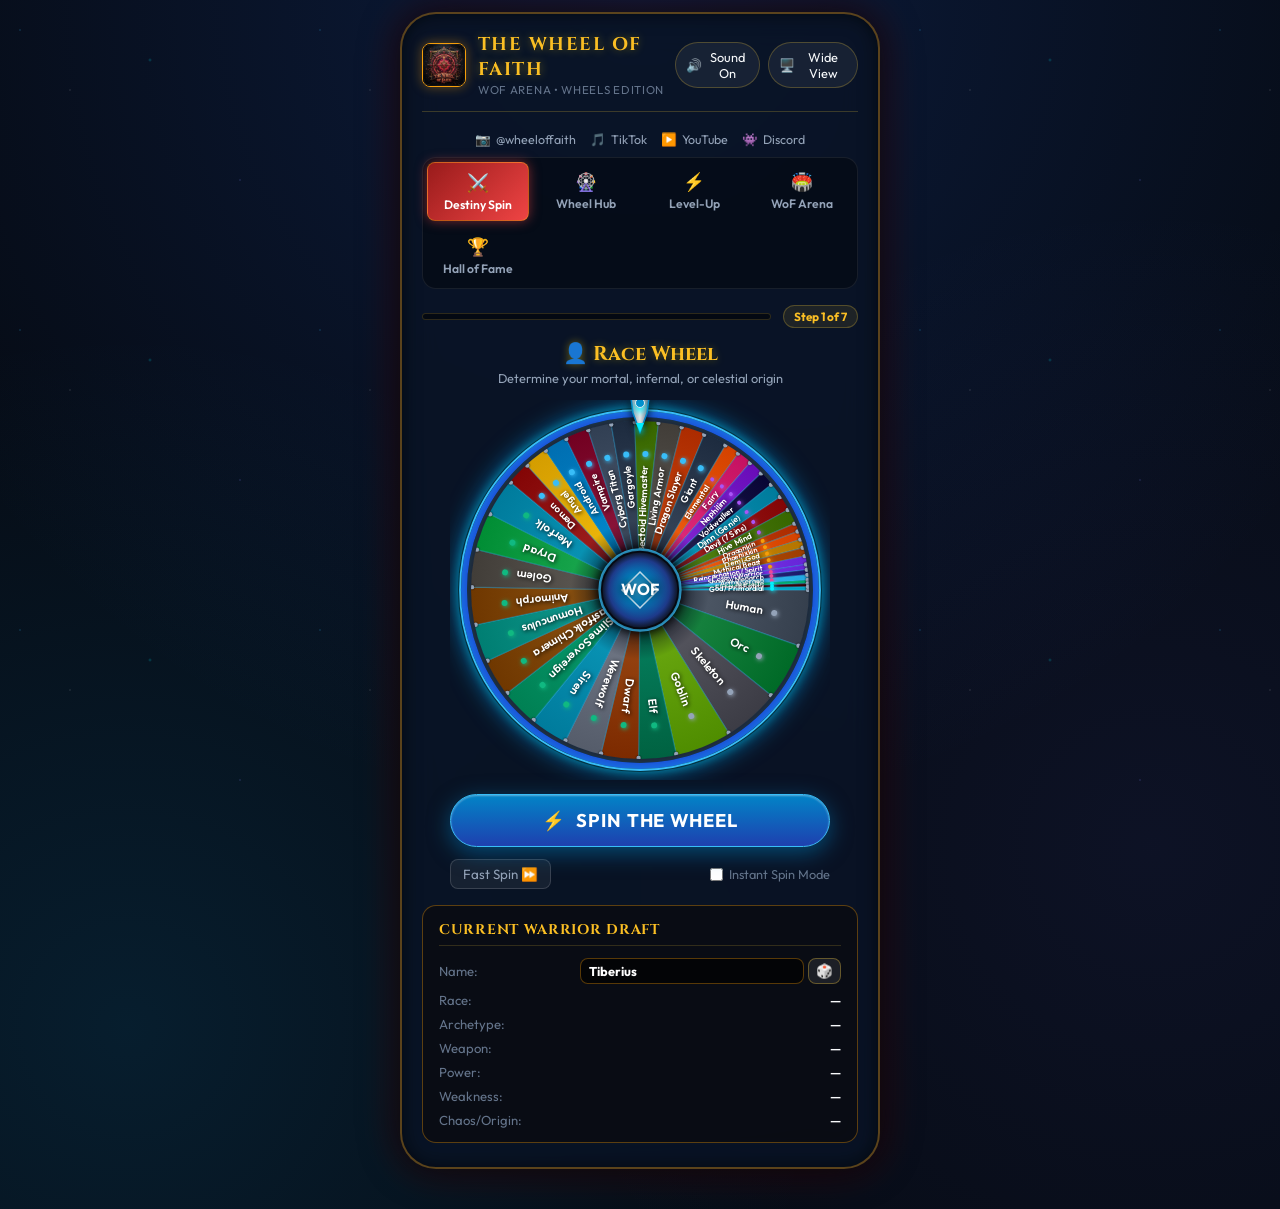
==== commit 314be239: "feat(v2.1.0): implement clean blue UI, rarity-weighted wheel slices, compendium expansion, and Gensh" ====
--- a/index.html
+++ b/index.html
@@ -85,25 +85,64 @@
           <label for="wheelCategorySelect">Select Active Wheel:</label>
           <select id="wheelCategorySelect" class="styled-select">
             <optgroup label="Main Character Wheels">
-              <option value="race">Race Wheel (32 Races)</option>
-              <option value="archetype">Archetype Wheel (22 Roles)</option>
+              <option value="race">Race Wheel (43 Races)</option>
+              <option value="archetype">Archetype Wheel (36 Roles)</option>
               <option value="weapon">Weapon Wheel (36 Armaments)</option>
               <option value="power">Power Wheel (28 Abilities)</option>
               <option value="weakness">Weakness / Curse Wheel (22 Curses)</option>
               <option value="backstory">Backstory & Chaos Wheel (20 Twists)</option>
               <option value="stats">Combat Rating Wheel (8 Tiers)</option>
             </optgroup>
-            <optgroup label="Specialty Sub-Wheels">
+            <optgroup label="Race Sub-Wheels">
+              <option value="humanOrigin">Human Origin Sub-Wheel</option>
+              <option value="demiGodLineage">Demi-God Heritage Sub-Wheel</option>
+              <option value="championsBloodGoat">Champion's Blood GOAT Ancestor</option>
+              <option value="dragonSlayerRank">Dragon Slayer Hunter Rank</option>
               <option value="elfOrigin">Elf Heritage Sub-Wheel</option>
+              <option value="angelicOrder">Angelic Order Sub-Wheel</option>
+              <option value="demonPowers">Infernal Demon Ability Sub-Wheel</option>
+              <option value="devilsSins">The 7 Deadly Sins Sub-Wheel</option>
               <option value="elementalCalamity">Elemental Calamity Sub-Wheel</option>
+              <option value="godType">Divine Domain Sub-Wheel</option>
+              <option value="primordialType">Primordial Constant Sub-Wheel</option>
               <option value="cosmicTerritory">Cosmic Territory Sub-Wheel</option>
               <option value="skeletonOrigin">Skeleton Bone Type Sub-Wheel</option>
+              <option value="vampireFeeding">Vampire Feeding Diet Sub-Wheel</option>
+              <option value="animorphMorph">Animorph Beast Shifting Sub-Wheel</option>
+              <option value="cyborgTechno">Cyborg Tech Augment Sub-Wheel</option>
+              <option value="dwarfForge">Dwarven Forge Masterwork</option>
               <option value="fairyBlessing">Fairy Power Multiplier</option>
-              <option value="dwarfForge">Dwarven Forge Masterwork</option>
+              <option value="giantDomain">Giant Titan Biome Sub-Wheel</option>
+              <option value="goblinPosition">Goblin Clan Station Sub-Wheel</option>
+              <option value="orcRole">Orcish Tribe Role Sub-Wheel</option>
+              <option value="golemMaterial">Golem Core Composition Sub-Wheel</option>
+              <option value="hiveMindForm">Hive Mind Swarm Matrix Sub-Wheel</option>
+              <option value="mythicalBeastType">Mythical Beast Breed Sub-Wheel</option>
+              <option value="dryadOrigin">Dryad Nature Spirit Sub-Wheel</option>
+              <option value="merfolkLineage">Merfolk Aquatic Lineage Sub-Wheel</option>
+              <option value="reincarnationSoul">Past Season Arena Legend Sub-Wheel</option>
+            </optgroup>
+            <optgroup label="Archetype Modifier Sub-Wheels">
               <option value="slayerPrey">Slayer Prey Target Sub-Wheel</option>
-              <option value="archaeologistRelic">Archaeologist Relic Sub-Wheel</option>
+              <option value="mageRank">Mage Academy Rank Sub-Wheel</option>
+              <option value="paladinPowers">Paladin Sacred Miracles Sub-Wheel</option>
+              <option value="cursedPowers">Cursed Cultist Dark Arcana Sub-Wheel</option>
+              <option value="goliathArmor">Goliath Exosuit Armor Sub-Wheel</option>
+              <option value="ninjaRank">Ninja Stealth Rank Sub-Wheel</option>
+              <option value="martialArtStyle">Martial Discipline Sub-Wheel</option>
               <option value="tamerBeast">Tamer Companion Beast Sub-Wheel</option>
               <option value="alchemistPotion">Alchemist Signature Elixir</option>
+              <option value="priestDomain">Priest Deific Domain Sub-Wheel</option>
+              <option value="pirateRank">Pirate Vessel Hierarchy Sub-Wheel</option>
+              <option value="gladiatorVariant">Gladiator Fighting Form Sub-Wheel</option>
+              <option value="spiritWeaverType">Spirit Weaver Lineage Sub-Wheel</option>
+              <option value="mutantTrait">Mutant Biological Anomaly Sub-Wheel</option>
+              <option value="royaltyTitle">Royal Heritage Sub-Wheel</option>
+              <option value="apostleBelief">Apostle Philosophical Creed Sub-Wheel</option>
+              <option value="primordialPatron">Primordial Patron Sub-Wheel</option>
+              <option value="championsLegacyFaction">Champion's Legacy Faction Sub-Wheel</option>
+              <option value="tricksterTricks">Wheel of Tricks Sub-Wheel</option>
+              <option value="archaeologistRelic">Archaeologist Relic Sub-Wheel</option>
             </optgroup>
             <optgroup label="Game Systems">
               <option value="levelUp">WOF Arena Level-Up Wheel (26 Upgrades)</option>
--- a/css/styles.css
+++ b/css/styles.css
@@ -6,18 +6,34 @@
 @import url('https://fonts.googleapis.com/css2?family=Cinzel:wght@600;700;900&family=Fjalla+One&family=Outfit:wght@300;400;600;700;800&display=swap');
 
 :root {
-  --bg-primary: #07070a;
-  --bg-card: rgba(18, 18, 26, 0.82);
-  --bg-card-hover: rgba(28, 28, 40, 0.92);
-  --bg-glass: rgba(15, 15, 22, 0.65);
+  --bg-primary: #060b14;
+  --bg-card: rgba(10, 20, 38, 0.88);
+  --bg-card-hover: rgba(16, 32, 60, 0.94);
+  --bg-glass: rgba(8, 18, 34, 0.72);
   
-  --crimson-primary: #b3131b;
-  --crimson-deep: #7a0b12;
-  --crimson-glow: rgba(179, 19, 27, 0.6);
+  --blue-primary: #2563eb;
+  --blue-deep: #1e3a8a;
+  --blue-bright: #38bdf8;
+  --blue-glow: rgba(56, 189, 248, 0.4);
   
-  --gold-primary: #d4af37;
-  --gold-bright: #ffd700;
-  --gold-glow: rgba(212, 175, 55, 0.45);
+  --cyan-accent: #00f0ff;
+  --cyan-glow: rgba(0, 240, 255, 0.35);
+  
+  --silver-primary: #cbd5e1;
+  --silver-bright: #f8fafc;
+  
+  --border-blue: rgba(56, 189, 248, 0.32);
+  --border-silver: rgba(148, 163, 184, 0.22);
+  --border-gold: rgba(245, 158, 11, 0.35);
+  --border-crimson: rgba(239, 68, 68, 0.35);
+  
+  --crimson-primary: #ef4444;
+  --crimson-deep: #991b1b;
+  --crimson-glow: rgba(239, 68, 68, 0.5);
+  
+  --gold-primary: #f59e0b;
+  --gold-bright: #fbbf24;
+  --gold-glow: rgba(245, 158, 11, 0.4);
   
   --cyan-celestial: #06b6d4;
   --purple-arcane: #a855f7;
@@ -25,9 +41,6 @@
   --text-primary: #f8fafc;
   --text-secondary: #94a3b8;
   --text-muted: #64748b;
-  
-  --border-gold: rgba(212, 175, 55, 0.35);
-  --border-crimson: rgba(179, 19, 27, 0.45);
   
   --radius-sm: 8px;
   --radius-md: 14px;
@@ -55,12 +68,12 @@
   overflow-x: hidden;
   position: relative;
   background-image: 
-    radial-gradient(circle at 50% 0%, rgba(179, 19, 27, 0.18) 0%, transparent 60%),
-    radial-gradient(circle at 10% 85%, rgba(122, 11, 18, 0.12) 0%, transparent 45%),
-    radial-gradient(circle at 90% 70%, rgba(168, 85, 247, 0.08) 0%, transparent 45%);
-}
-
-/* Animated Background Embers */
+    radial-gradient(circle at 50% 0%, rgba(37, 99, 235, 0.18) 0%, transparent 60%),
+    radial-gradient(circle at 10% 85%, rgba(14, 165, 233, 0.12) 0%, transparent 45%),
+    radial-gradient(circle at 90% 70%, rgba(99, 102, 241, 0.08) 0%, transparent 45%);
+}
+
+/* Clean Starlight / Grid Dust Overlay */
 .embers-bg {
   position: fixed;
   top: 0;
@@ -69,17 +82,15 @@
   height: 100%;
   pointer-events: none;
   z-index: 0;
-  opacity: 0.4;
+  opacity: 0.25;
   background-image: 
-    radial-gradient(2px 2px at 20px 30px, #ffd700, rgba(0,0,0,0)),
-    radial-gradient(2px 2px at 40px 70px, #ff4d6d, rgba(0,0,0,0)),
-    radial-gradient(3px 3px at 90px 40px, #ffd700, rgba(0,0,0,0)),
-    radial-gradient(2px 2px at 160px 120px, #ff4d6d, rgba(0,0,0,0)),
-    radial-gradient(2px 2px at 230px 190px, #ffd700, rgba(0,0,0,0)),
-    radial-gradient(3px 3px at 320px 240px, #ff758f, rgba(0,0,0,0));
+    radial-gradient(1.5px 1.5px at 20px 30px, #38bdf8, rgba(0,0,0,0)),
+    radial-gradient(1px 1px at 70px 90px, #ffffff, rgba(0,0,0,0)),
+    radial-gradient(2px 2px at 150px 60px, #00f0ff, rgba(0,0,0,0)),
+    radial-gradient(1.5px 1.5px at 240px 180px, #818cf8, rgba(0,0,0,0));
   background-repeat: repeat;
-  background-size: 350px 350px;
-  animation: emberDrift 28s linear infinite;
+  background-size: 300px 300px;
+  animation: emberDrift 35s linear infinite;
 }
 
 @keyframes emberDrift {
@@ -373,25 +384,33 @@
 .btn-spin-main {
   width: 100%;
   padding: 14px 24px;
-  background: linear-gradient(180deg, #d31622 0%, #8e0b12 100%);
+  background: linear-gradient(180deg, #0284c7 0%, #1e40af 100%);
   color: #ffffff;
-  border: 2px solid var(--gold-bright);
-  border-radius: var(--radius-full);
-  font-family: var(--font-heading);
+  border: 1.5px solid #38bdf8;
+  border-radius: var(--radius-full);
+  font-family: var(--font-body);
   font-size: 1.15rem;
   font-weight: 700;
-  letter-spacing: 0.08em;
+  letter-spacing: 0.05em;
   cursor: pointer;
   display: flex;
   align-items: center;
   justify-content: center;
   gap: 10px;
   box-shadow: 
-    0 6px 20px rgba(179, 19, 27, 0.6),
-    inset 0 1px 2px rgba(255, 255, 255, 0.4);
+    0 6px 22px rgba(2, 132, 199, 0.5),
+    inset 0 1px 2px rgba(255, 255, 255, 0.35);
   transition: all 0.2s cubic-bezier(0.4, 0, 0.2, 1);
   position: relative;
   overflow: hidden;
+}
+
+.btn-spin-main:hover {
+  transform: translateY(-2px);
+  box-shadow: 
+    0 8px 28px rgba(56, 189, 248, 0.6),
+    inset 0 1px 4px rgba(255, 255, 255, 0.5);
+  border-color: #00f0ff;
 }
 
 .btn-spin-main::after {
@@ -2336,3 +2355,105 @@
   border-color: #ffd700;
 }
 
+
+
+/* ============================================================
+   GENSHIN-STYLE HERO SHOWCASE CARD STYLES
+   ============================================================ */
+
+.card-hero-header {
+  display: flex;
+  flex-direction: column;
+  gap: 14px;
+  align-items: stretch;
+  margin-bottom: 16px;
+}
+
+.genshin-card-showcase {
+  position: relative;
+  width: 100%;
+  height: 220px;
+  background: radial-gradient(circle at 50% 30%, rgba(30, 58, 138, 0.45) 0%, #070d18 90%);
+  border: 1.5px solid var(--element-color, #38bdf8);
+  border-radius: var(--radius-md);
+  overflow: hidden;
+  display: flex;
+  align-items: center;
+  justify-content: center;
+  box-shadow: 0 0 25px rgba(0, 0, 0, 0.8), inset 0 0 30px rgba(0, 0, 0, 0.6);
+}
+
+.showcase-silhouette-stage {
+  width: 100%;
+  height: 100%;
+  display: flex;
+  align-items: center;
+  justify-content: center;
+  position: relative;
+  z-index: 1;
+}
+
+.genshin-body-svg {
+  height: 90%;
+  max-width: 100%;
+  filter: drop-shadow(0 6px 16px rgba(0, 0, 0, 0.8));
+  animation: heroBreathe 4s ease-in-out infinite alternate;
+}
+
+@keyframes heroBreathe {
+  from { transform: translateY(0px) scale(1); }
+  to { transform: translateY(-4px) scale(1.02); }
+}
+
+.showcase-element-badge {
+  position: absolute;
+  top: 10px;
+  left: 12px;
+  z-index: 2;
+  display: flex;
+  align-items: center;
+  gap: 5px;
+  padding: 3px 8px;
+  border-radius: var(--radius-full);
+  color: #ffffff;
+  font-size: 0.68rem;
+  font-weight: 800;
+  letter-spacing: 0.06em;
+  box-shadow: 0 2px 8px rgba(0, 0, 0, 0.5);
+}
+
+.showcase-stars {
+  position: absolute;
+  top: 10px;
+  right: 12px;
+  z-index: 2;
+  font-size: 0.85rem;
+  letter-spacing: 2px;
+  filter: drop-shadow(0 0 6px rgba(251, 191, 36, 0.6));
+}
+
+.showcase-stars.stars-5 {
+  color: #fbbf24;
+}
+
+.showcase-stars.stars-4 {
+  color: #c084fc;
+}
+
+.showcase-stars.stars-3 {
+  color: #38bdf8;
+}
+
+.showcase-level-pill {
+  position: absolute;
+  bottom: 10px;
+  left: 12px;
+  z-index: 2;
+  background: rgba(15, 23, 42, 0.8);
+  border: 1px solid rgba(255, 255, 255, 0.2);
+  color: #f8fafc;
+  font-size: 0.72rem;
+  font-weight: 700;
+  padding: 2px 8px;
+  border-radius: var(--radius-full);
+}
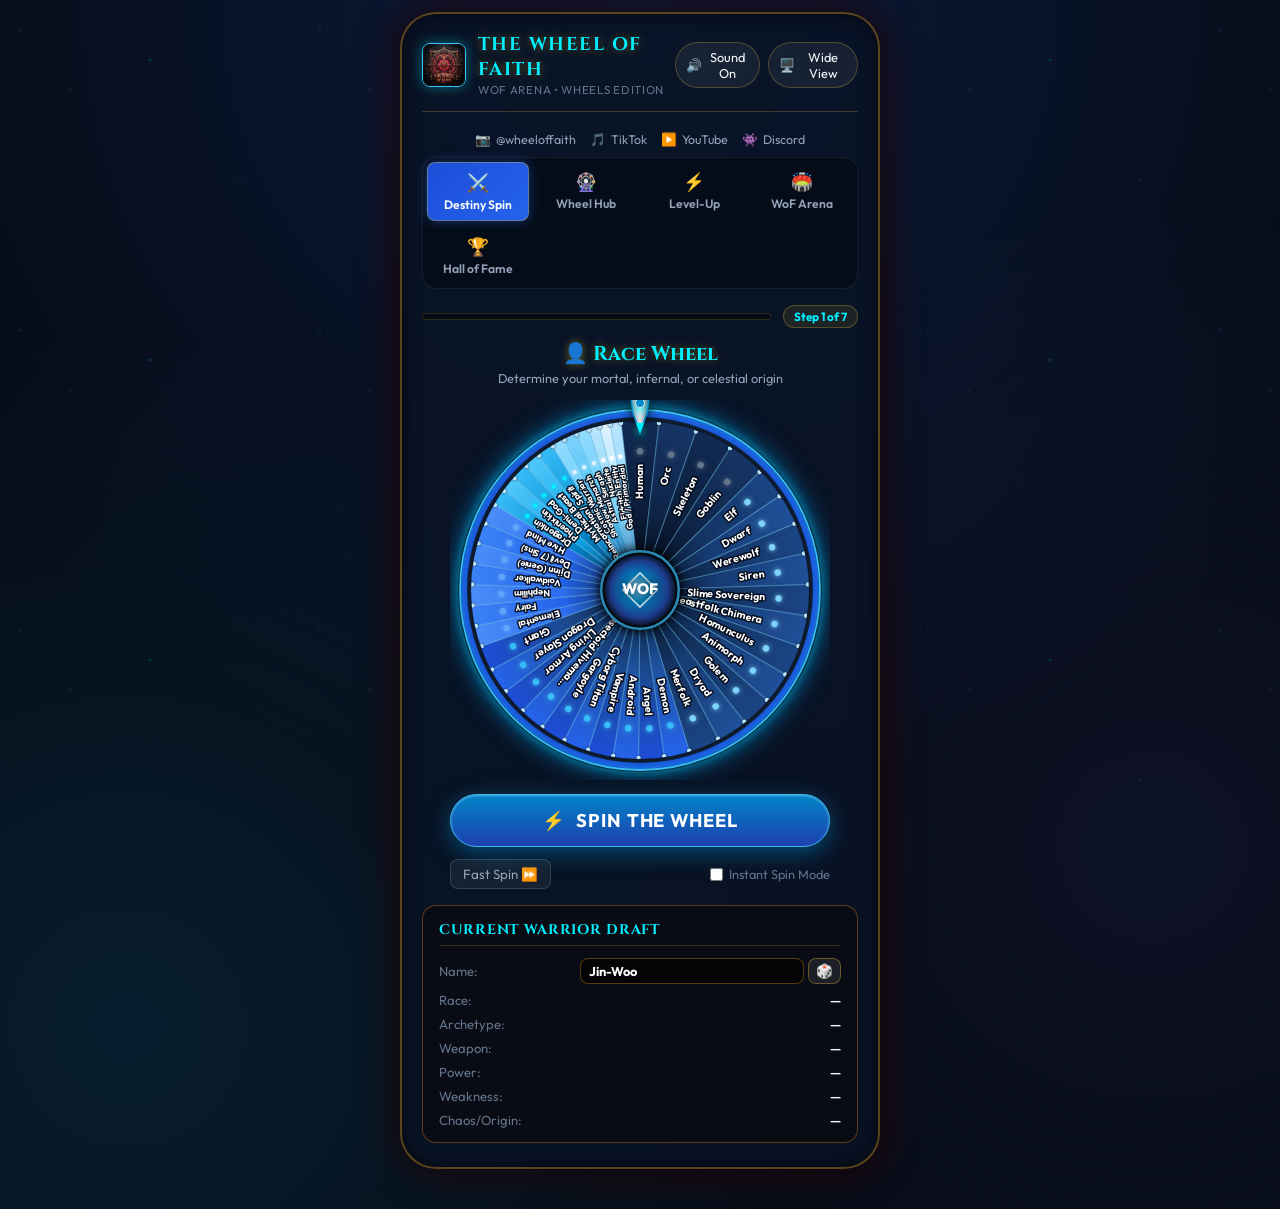
==== commit 4ef6de0f: "feat(v2.3.0): add Gambler archetype, domain expansion animation system, and domain type sub-wheel" ====
--- a/index.html
+++ b/index.html
@@ -143,6 +143,8 @@
               <option value="championsLegacyFaction">Champion's Legacy Faction Sub-Wheel</option>
               <option value="tricksterTricks">Wheel of Tricks Sub-Wheel</option>
               <option value="archaeologistRelic">Archaeologist Relic Sub-Wheel</option>
+              <option value="gamblerGamble">Gambler Signature Wager Sub-Wheel</option>
+              <option value="domainType">Domain Expansion Realm Sub-Wheel</option>
             </optgroup>
             <optgroup label="Game Systems">
               <option value="levelUp">WOF Arena Level-Up Wheel (26 Upgrades)</option>
@@ -212,6 +214,18 @@
 
         <!-- Visual Battle Colosseum Stage -->
         <div class="arena-colosseum" id="arenaColosseum">
+          <!-- Domain Expansion Metaphysical Pocket Overlay -->
+          <div class="arena-domain-overlay hidden" id="arenaDomainOverlay">
+            <div class="domain-barrier-bg" id="domainBarrierBg"></div>
+            <div class="domain-particles-layer" id="domainParticlesLayer"></div>
+            <div class="domain-banner-wrap" id="domainBannerWrap">
+              <span class="domain-kanji-tag">領域展開</span>
+              <h2 class="domain-title" id="domainTitle">DOMAIN EXPANSION</h2>
+              <h3 class="domain-name" id="domainRealmName">INFINITE VOID</h3>
+              <p class="domain-caster-line" id="domainCasterLine">Cast by Satoru Gojo</p>
+            </div>
+          </div>
+
           <!-- Floating Damage Text Container -->
           <div class="floating-damage-container" id="floatingDamageLayer"></div>
           
--- a/css/styles.css
+++ b/css/styles.css
@@ -27,13 +27,13 @@
   --border-gold: rgba(245, 158, 11, 0.35);
   --border-crimson: rgba(239, 68, 68, 0.35);
   
-  --crimson-primary: #ef4444;
-  --crimson-deep: #991b1b;
-  --crimson-glow: rgba(239, 68, 68, 0.5);
+  --crimson-primary: #2563eb;
+  --crimson-deep: #1d4ed8;
+  --crimson-glow: rgba(37, 99, 235, 0.45);
   
-  --gold-primary: #f59e0b;
-  --gold-bright: #fbbf24;
-  --gold-glow: rgba(245, 158, 11, 0.4);
+  --gold-primary: #38bdf8;
+  --gold-bright: #00f0ff;
+  --gold-glow: rgba(0, 240, 255, 0.4);
   
   --cyan-celestial: #06b6d4;
   --purple-arcane: #a855f7;
@@ -767,14 +767,14 @@
   border-radius: var(--radius-full);
 }
 
-.rarity-badge.common { background: #374151; color: #d1d5db; }
-.rarity-badge.uncommon { background: #065f46; color: #a7f3d0; }
-.rarity-badge.rare { background: #1e40af; color: #bfdbfe; }
-.rarity-badge.epic { background: #6b21a8; color: #f0abfc; }
-.rarity-badge.legendary { background: #b45309; color: #fde68a; box-shadow: 0 0 12px rgba(245, 158, 11, 0.6); }
-.rarity-badge.mythic { background: #831843; color: #fbcfe8; box-shadow: 0 0 14px rgba(236, 72, 153, 0.6); }
-.rarity-badge.godTier { background: #083344; color: #a5f3fc; border: 1px solid #06b6d4; box-shadow: 0 0 18px rgba(6, 182, 212, 0.8); }
-.rarity-badge.chaos { background: #7f1d1d; color: #fca5a5; border: 1px solid #ef4444; box-shadow: 0 0 18px rgba(239, 68, 68, 0.8); }
+.rarity-badge.common { background: #0f172a; color: #94a3b8; border: 1px solid #1e293b; }
+.rarity-badge.uncommon { background: #0c4a6e; color: #7dd3fc; border: 1px solid #0284c7; }
+.rarity-badge.rare { background: #1e3a8a; color: #93c5fd; border: 1px solid #2563eb; }
+.rarity-badge.epic { background: #172554; color: #bfdbfe; border: 1px solid #3b82f6; box-shadow: 0 0 10px rgba(59, 130, 246, 0.4); }
+.rarity-badge.legendary { background: #0369a1; color: #e0f2fe; border: 1px solid #38bdf8; box-shadow: 0 0 14px rgba(56, 189, 248, 0.6); }
+.rarity-badge.mythic { background: #1e40af; color: #ffffff; border: 1px solid #00f0ff; box-shadow: 0 0 16px rgba(0, 240, 255, 0.6); }
+.rarity-badge.godTier { background: #082f49; color: #ffffff; border: 1.5px solid #00f0ff; box-shadow: 0 0 20px rgba(0, 240, 255, 0.85); }
+.rarity-badge.chaos { background: #1d4ed8; color: #e0f2fe; border: 1.5px solid #38bdf8; box-shadow: 0 0 16px rgba(56, 189, 248, 0.7); }
 
 .outcome-item-text {
   font-family: var(--font-heading);
@@ -1863,6 +1863,184 @@
   100% { width: 180px; opacity: 0; transform: rotate(var(--angle, 45deg)) scaleY(1); }
 }
 
+/* ============================================================
+   DOMAIN EXPANSION CINEMATIC OVERLAY & DIMENSIONAL BARRIER
+   ============================================================ */
+.arena-domain-overlay {
+  position: absolute;
+  inset: 0;
+  z-index: 40;
+  pointer-events: none;
+  overflow: hidden;
+  border-radius: var(--radius-md);
+  display: flex;
+  align-items: center;
+  justify-content: center;
+  animation: domainOpen 0.5s cubic-bezier(0.16, 1, 0.3, 1) forwards;
+}
+
+.arena-domain-overlay.domain-closing {
+  animation: domainClose 0.6s cubic-bezier(0.7, 0, 0.84, 0) forwards;
+}
+
+@keyframes domainOpen {
+  0% {
+    opacity: 0;
+    transform: scale(0.65) rotate(4deg);
+    filter: blur(12px);
+  }
+  50% {
+    filter: blur(0px);
+  }
+  100% {
+    opacity: 1;
+    transform: scale(1) rotate(0deg);
+  }
+}
+
+@keyframes domainClose {
+  0% {
+    opacity: 1;
+    transform: scale(1);
+    filter: blur(0px);
+  }
+  100% {
+    opacity: 0;
+    transform: scale(1.15);
+    filter: blur(16px);
+  }
+}
+
+.domain-barrier-bg {
+  position: absolute;
+  inset: 0;
+  opacity: 0.94;
+  transition: all 0.4s ease;
+}
+
+/* Domain Themes */
+.theme-void .domain-barrier-bg {
+  background: radial-gradient(circle at center, #1e103c 0%, #090314 60%, #020108 100%);
+  box-shadow: inset 0 0 100px rgba(139, 92, 246, 0.6);
+}
+
+.theme-shrine .domain-barrier-bg {
+  background: radial-gradient(circle at center, #450a0a 0%, #1c0505 60%, #050101 100%);
+  box-shadow: inset 0 0 100px rgba(239, 68, 68, 0.6);
+}
+
+.theme-gamble .domain-barrier-bg {
+  background: radial-gradient(circle at center, #451a03 0%, #1c0c02 60%, #050200 100%);
+  box-shadow: inset 0 0 100px rgba(245, 158, 11, 0.6);
+}
+
+.theme-shadow .domain-barrier-bg {
+  background: radial-gradient(circle at center, #0f172a 0%, #030712 60%, #000000 100%);
+  box-shadow: inset 0 0 100px rgba(99, 102, 241, 0.5);
+}
+
+.theme-ocean .domain-barrier-bg {
+  background: radial-gradient(circle at center, #082f49 0%, #031422 60%, #01060a 100%);
+  box-shadow: inset 0 0 100px rgba(14, 165, 233, 0.6);
+}
+
+.theme-volcano .domain-barrier-bg {
+  background: radial-gradient(circle at center, #7c2d12 0%, #2e0c04 60%, #0c0201 100%);
+  box-shadow: inset 0 0 100px rgba(249, 115, 22, 0.6);
+}
+
+.theme-soul .domain-barrier-bg {
+  background: radial-gradient(circle at center, #500724 0%, #1f020c 60%, #050002 100%);
+  box-shadow: inset 0 0 100px rgba(236, 72, 153, 0.6);
+}
+
+.theme-time .domain-barrier-bg {
+  background: radial-gradient(circle at center, #0e3b43 0%, #04171b 60%, #000708 100%);
+  box-shadow: inset 0 0 100px rgba(6, 182, 212, 0.6);
+}
+
+.domain-particles-layer {
+  position: absolute;
+  inset: 0;
+  pointer-events: none;
+  background-image: 
+    radial-gradient(circle at 20% 30%, rgba(255,255,255,0.18) 1px, transparent 2px),
+    radial-gradient(circle at 80% 40%, rgba(255,255,255,0.14) 1.5px, transparent 3px),
+    radial-gradient(circle at 40% 80%, rgba(255,255,255,0.2) 2px, transparent 4px),
+    radial-gradient(circle at 70% 85%, rgba(255,255,255,0.15) 1px, transparent 2px);
+  background-size: 160px 160px;
+  animation: domainSpacetimeWarp 12s linear infinite;
+}
+
+@keyframes domainSpacetimeWarp {
+  0% { transform: scale(1) rotate(0deg); }
+  50% { transform: scale(1.12) rotate(180deg); }
+  100% { transform: scale(1) rotate(360deg); }
+}
+
+.domain-banner-wrap {
+  position: relative;
+  z-index: 5;
+  text-align: center;
+  padding: 16px 28px;
+  background: rgba(5, 5, 12, 0.88);
+  border: 2px solid #ffffff;
+  border-radius: var(--radius-md);
+  box-shadow: 0 0 45px rgba(255, 255, 255, 0.5), inset 0 0 25px rgba(0, 0, 0, 0.8);
+  backdrop-filter: blur(8px);
+  animation: domainBannerDrop 0.6s cubic-bezier(0.18, 1.4, 0.35, 1) forwards;
+}
+
+@keyframes domainBannerDrop {
+  0% {
+    opacity: 0;
+    transform: translateY(-40px) scale(0.8);
+  }
+  100% {
+    opacity: 1;
+    transform: translateY(0) scale(1);
+  }
+}
+
+.domain-kanji-tag {
+  display: inline-block;
+  font-family: 'Cinzel', serif;
+  font-size: 0.82rem;
+  letter-spacing: 0.35em;
+  color: #fbbf24;
+  text-shadow: 0 0 10px rgba(251, 191, 36, 0.7);
+  margin-bottom: 2px;
+}
+
+.domain-title {
+  font-family: var(--font-heading);
+  font-size: 1.6rem;
+  font-weight: 900;
+  letter-spacing: 0.12em;
+  color: #ffffff;
+  margin: 0;
+  text-shadow: 0 0 20px rgba(255, 255, 255, 0.8), 0 0 35px var(--gold-bright);
+}
+
+.domain-name {
+  font-family: var(--font-heading);
+  font-size: 1.25rem;
+  font-weight: 800;
+  letter-spacing: 0.08em;
+  color: #38bdf8;
+  margin: 4px 0 6px;
+  text-shadow: 0 0 16px #38bdf8;
+  text-transform: uppercase;
+}
+
+.domain-caster-line {
+  font-size: 0.75rem;
+  font-weight: 700;
+  color: #cbd5e1;
+  letter-spacing: 0.05em;
+  margin: 0;
+}
+
 /* 1v1 Duel View Layout */
 .arena-duel-view {
   display: grid;
@@ -2358,7 +2536,7 @@
 
 
 /* ============================================================
-   GENSHIN-STYLE HERO SHOWCASE CARD STYLES
+   GENSHIN-STYLE HERO SHOWCASE CARD STYLES (ANIMATED SPLASH)
    ============================================================ */
 
 .card-hero-header {
@@ -2372,88 +2550,188 @@
 .genshin-card-showcase {
   position: relative;
   width: 100%;
-  height: 220px;
-  background: radial-gradient(circle at 50% 30%, rgba(30, 58, 138, 0.45) 0%, #070d18 90%);
+  height: 300px;
+  background: radial-gradient(circle at 52% 40%, #133163 0%, #071329 65%, #030914 100%);
   border: 1.5px solid var(--element-color, #38bdf8);
   border-radius: var(--radius-md);
   overflow: hidden;
   display: flex;
   align-items: center;
   justify-content: center;
-  box-shadow: 0 0 25px rgba(0, 0, 0, 0.8), inset 0 0 30px rgba(0, 0, 0, 0.6);
-}
-
-.showcase-silhouette-stage {
+  box-shadow: 0 0 28px rgba(0, 180, 255, 0.25), inset 0 0 32px rgba(0, 0, 0, 0.75);
+}
+
+.genshin-splash-canvas {
   width: 100%;
   height: 100%;
-  display: flex;
-  align-items: center;
-  justify-content: center;
-  position: relative;
-  z-index: 1;
-}
-
-.genshin-body-svg {
-  height: 90%;
-  max-width: 100%;
-  filter: drop-shadow(0 6px 16px rgba(0, 0, 0, 0.8));
-  animation: heroBreathe 4s ease-in-out infinite alternate;
-}
-
-@keyframes heroBreathe {
-  from { transform: translateY(0px) scale(1); }
-  to { transform: translateY(-4px) scale(1.02); }
-}
-
-.showcase-element-badge {
+  display: block;
+  object-fit: cover;
+}
+
+.showcase-top-hud {
   position: absolute;
   top: 10px;
   left: 12px;
-  z-index: 2;
-  display: flex;
-  align-items: center;
-  gap: 5px;
-  padding: 3px 8px;
-  border-radius: var(--radius-full);
+  right: 12px;
+  z-index: 3;
+  display: flex;
+  align-items: center;
+  justify-content: space-between;
+  pointer-events: none;
+}
+
+.showcase-element-badge {
+  display: flex;
+  align-items: center;
+  gap: 6px;
+  padding: 4px 10px;
+  border-radius: var(--radius-full);
+  border: 1px solid rgba(186, 230, 253, 0.65);
   color: #ffffff;
+  font-size: 0.7rem;
+  font-weight: 800;
+  letter-spacing: 0.08em;
+  box-shadow: 0 2px 12px rgba(0, 240, 255, 0.3);
+  backdrop-filter: blur(6px);
+}
+
+.showcase-right-hud {
+  display: flex;
+  align-items: center;
+  gap: 8px;
+  pointer-events: auto;
+}
+
+.btn-replay-wish {
+  background: rgba(7, 25, 54, 0.85);
+  border: 1px solid rgba(125, 211, 252, 0.55);
+  color: #e0f2fe;
   font-size: 0.68rem;
-  font-weight: 800;
+  font-weight: 700;
+  padding: 3px 9px;
+  border-radius: var(--radius-full);
+  cursor: pointer;
+  transition: all 0.2s ease;
+  box-shadow: 0 0 10px rgba(56, 189, 248, 0.25);
+}
+
+.btn-replay-wish:hover {
+  background: rgba(14, 116, 144, 0.85);
+  border-color: #ffffff;
+  transform: scale(1.06);
+  box-shadow: 0 0 14px rgba(0, 240, 255, 0.6);
+}
+
+.showcase-stars {
+  display: flex;
+  gap: 2px;
+  font-size: 0.95rem;
+}
+
+.genshin-star {
+  display: inline-block;
+  opacity: 0;
+  transform: scale(0.3) translateY(-6px);
+  animation: genshinStarPop 0.4s cubic-bezier(0.18, 1.4, 0.4, 1) forwards;
+}
+
+@keyframes genshinStarPop {
+  to {
+    opacity: 1;
+    transform: scale(1) translateY(0);
+  }
+}
+
+.showcase-stars.stars-5 {
+  color: #e0f2fe;
+  filter: drop-shadow(0 0 8px #00f0ff);
+}
+
+.showcase-stars.stars-4 {
+  color: #7dd3fc;
+  filter: drop-shadow(0 0 6px #38bdf8);
+}
+
+.showcase-stars.stars-3 {
+  color: #93c5fd;
+}
+
+.genshin-splash-banner {
+  position: absolute;
+  bottom: 10px;
+  right: 10px;
+  left: 82px;
+  z-index: 3;
+  background: linear-gradient(90deg, rgba(4, 12, 28, 0.15) 0%, rgba(7, 22, 48, 0.88) 25%, rgba(12, 38, 78, 0.95) 100%);
+  border-right: 3px solid #38bdf8;
+  border-top: 1px solid rgba(186, 230, 253, 0.3);
+  border-bottom: 1px solid rgba(186, 230, 253, 0.3);
+  padding: 6px 12px;
+  text-align: right;
+  border-radius: 4px;
+  pointer-events: none;
+  backdrop-filter: blur(4px);
+  animation: splashBannerSlide 0.55s cubic-bezier(0.16, 1, 0.3, 1);
+}
+
+@keyframes splashBannerSlide {
+  from {
+    opacity: 0;
+    transform: translateX(24px);
+  }
+  to {
+    opacity: 1;
+    transform: translateX(0);
+  }
+}
+
+.splash-banner-tag {
+  font-size: 0.62rem;
+  font-weight: 700;
+  text-transform: uppercase;
+  letter-spacing: 0.09em;
+  color: #7dd3fc;
+}
+
+.splash-banner-name {
+  font-family: var(--font-heading);
+  font-size: 1.05rem;
+  font-weight: 900;
   letter-spacing: 0.06em;
-  box-shadow: 0 2px 8px rgba(0, 0, 0, 0.5);
-}
-
-.showcase-stars {
-  position: absolute;
-  top: 10px;
-  right: 12px;
-  z-index: 2;
-  font-size: 0.85rem;
-  letter-spacing: 2px;
-  filter: drop-shadow(0 0 6px rgba(251, 191, 36, 0.6));
-}
-
-.showcase-stars.stars-5 {
-  color: #fbbf24;
-}
-
-.showcase-stars.stars-4 {
-  color: #c084fc;
-}
-
-.showcase-stars.stars-3 {
-  color: #38bdf8;
+  color: #ffffff;
+  text-shadow: 0 0 12px rgba(0, 240, 255, 0.65);
+  line-height: 1.15;
+  margin: 1px 0 4px;
+}
+
+.splash-banner-traits {
+  display: flex;
+  justify-content: flex-end;
+  gap: 6px;
+  flex-wrap: wrap;
+}
+
+.splash-chip {
+  font-size: 0.63rem;
+  font-weight: 700;
+  color: #e0f2fe;
+  background: rgba(2, 132, 199, 0.38);
+  border: 1px solid rgba(125, 211, 252, 0.4);
+  padding: 1px 7px;
+  border-radius: var(--radius-full);
 }
 
 .showcase-level-pill {
   position: absolute;
-  bottom: 10px;
+  bottom: 12px;
   left: 12px;
-  z-index: 2;
-  background: rgba(15, 23, 42, 0.8);
-  border: 1px solid rgba(255, 255, 255, 0.2);
-  color: #f8fafc;
-  font-size: 0.72rem;
-  font-weight: 700;
-  padding: 2px 8px;
-  border-radius: var(--radius-full);
-}
+  z-index: 3;
+  background: rgba(7, 19, 41, 0.9);
+  border: 1px solid rgba(125, 211, 252, 0.55);
+  color: #e0f2fe;
+  font-size: 0.74rem;
+  font-weight: 800;
+  padding: 3px 10px;
+  border-radius: var(--radius-full);
+  box-shadow: 0 2px 10px rgba(0, 0, 0, 0.6);
+}
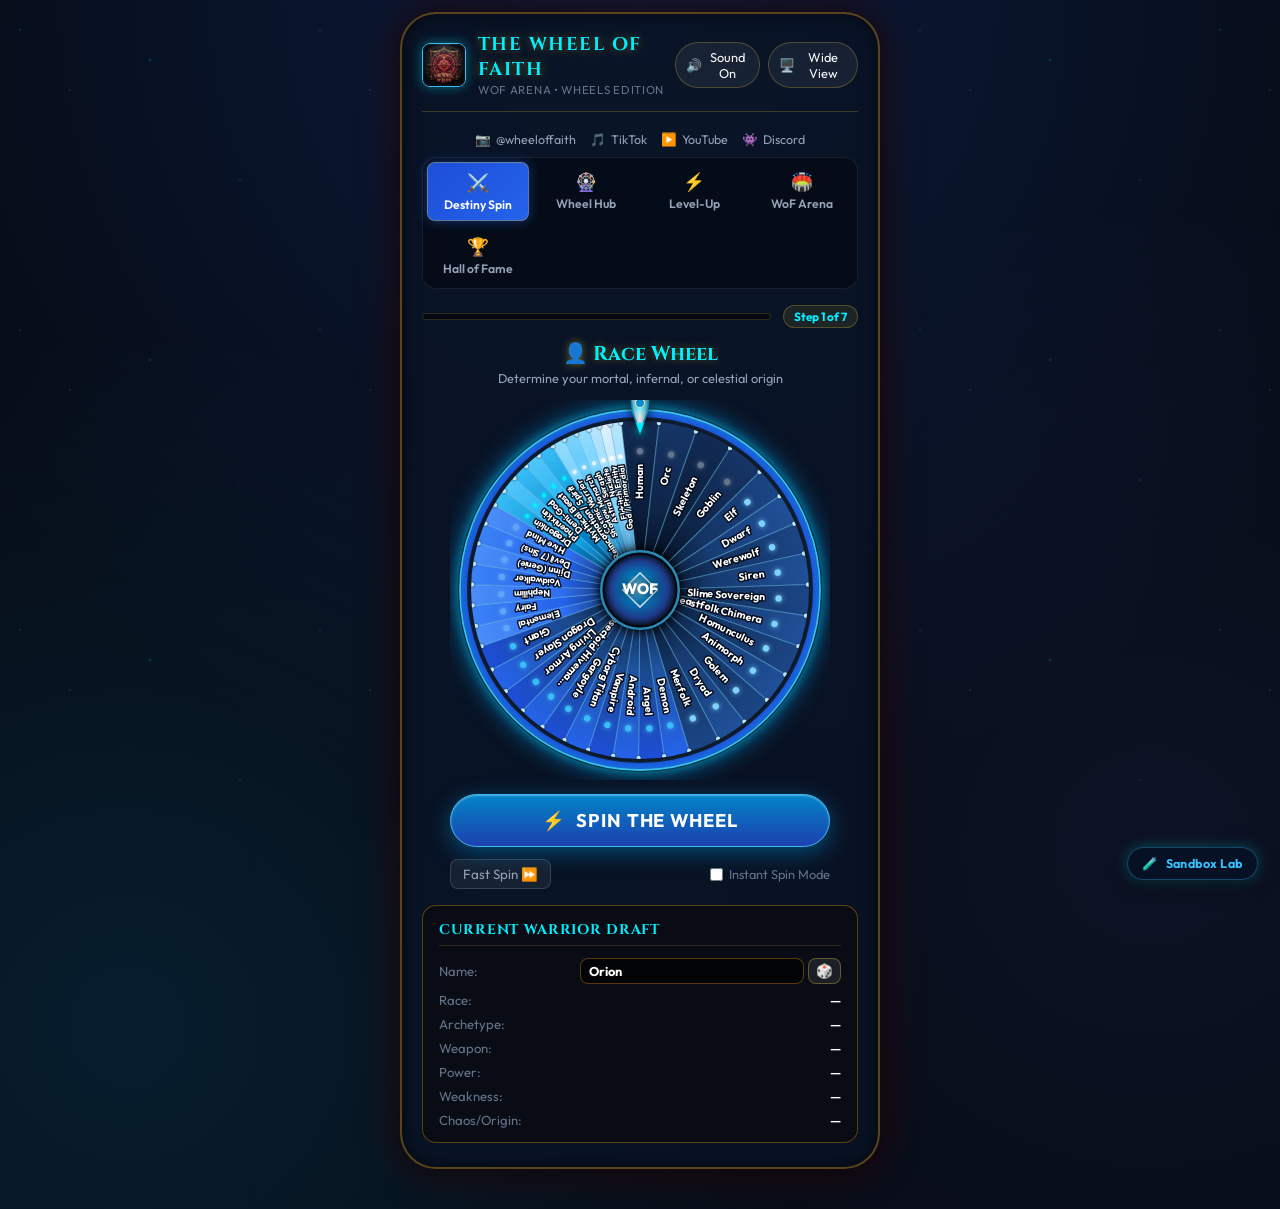
==== commit b3c18d5e: "feat(sandbox): initialize Sandbox Lab workflow, theme variables, and options lab" ====
--- a/index.html
+++ b/index.html
@@ -636,6 +636,12 @@
     </div>
   </div>
 
+  <!-- Floating Sandbox Lab Link (Creative Director Workspace) -->
+  <a href="sandbox/options.html" class="btn-floating-sandbox" title="Open Sandbox Lab to preview and dial in takes & sliders">
+    <span>🧪</span>
+    <span>Sandbox Lab</span>
+  </a>
+
   <!-- Scripts -->
   <script src="js/wheelData.js"></script>
   <script src="js/audio.js"></script>
--- a/css/styles.css
+++ b/css/styles.css
@@ -6,27 +6,37 @@
 @import url('https://fonts.googleapis.com/css2?family=Cinzel:wght@600;700;900&family=Fjalla+One&family=Outfit:wght@300;400;600;700;800&display=swap');
 
 :root {
+  /* ============================================================
+     WOF ARENA CORE THEME TOKENS (Sapphire / Midnight Blue / Titanium)
+     ============================================================ */
+  /* Surfaces & Backgrounds */
   --bg-primary: #060b14;
   --bg-card: rgba(10, 20, 38, 0.88);
   --bg-card-hover: rgba(16, 32, 60, 0.94);
   --bg-glass: rgba(8, 18, 34, 0.72);
   
+  /* Primary Sapphire & Midnight Blue Palette */
   --blue-primary: #2563eb;
   --blue-deep: #1e3a8a;
   --blue-bright: #38bdf8;
   --blue-glow: rgba(56, 189, 248, 0.4);
   
+  /* Electric Cyan Accents & Glows */
   --cyan-accent: #00f0ff;
   --cyan-glow: rgba(0, 240, 255, 0.35);
+  --cyan-celestial: #06b6d4;
   
+  /* Brushed Titanium & Silver Metals */
   --silver-primary: #cbd5e1;
   --silver-bright: #f8fafc;
   
+  /* Border Tokens */
   --border-blue: rgba(56, 189, 248, 0.32);
   --border-silver: rgba(148, 163, 184, 0.22);
   --border-gold: rgba(245, 158, 11, 0.35);
   --border-crimson: rgba(239, 68, 68, 0.35);
   
+  /* Unified Accent Aliases */
   --crimson-primary: #2563eb;
   --crimson-deep: #1d4ed8;
   --crimson-glow: rgba(37, 99, 235, 0.45);
@@ -35,18 +45,20 @@
   --gold-bright: #00f0ff;
   --gold-glow: rgba(0, 240, 255, 0.4);
   
-  --cyan-celestial: #06b6d4;
   --purple-arcane: #a855f7;
   
+  /* Typography Colors */
   --text-primary: #f8fafc;
   --text-secondary: #94a3b8;
   --text-muted: #64748b;
   
+  /* Border Radii */
   --radius-sm: 8px;
   --radius-md: 14px;
   --radius-lg: 22px;
   --radius-full: 9999px;
   
+  /* Font Stacks */
   --font-heading: 'Cinzel', serif;
   --font-accent: 'Fjalla One', sans-serif;
   --font-body: 'Outfit', sans-serif;
@@ -2735,3 +2747,42 @@
   border-radius: var(--radius-full);
   box-shadow: 0 2px 10px rgba(0, 0, 0, 0.6);
 }
+
+/* ============================================================
+   FLOATING SANDBOX LAB SHORTCUT (Creative Director Mode)
+   ============================================================ */
+.btn-floating-sandbox {
+  position: fixed;
+  bottom: 20px;
+  right: 22px;
+  z-index: 999;
+  display: inline-flex;
+  align-items: center;
+  gap: 7px;
+  background: rgba(7, 18, 38, 0.88);
+  border: 1px solid var(--border-blue);
+  color: var(--blue-bright);
+  font-family: var(--font-body);
+  font-size: 0.78rem;
+  font-weight: 700;
+  letter-spacing: 0.04em;
+  padding: 8px 14px;
+  border-radius: var(--radius-full);
+  text-decoration: none;
+  box-shadow: 0 4px 20px rgba(0, 0, 0, 0.6), 0 0 14px var(--cyan-glow);
+  backdrop-filter: blur(8px);
+  transition: all 0.22s cubic-bezier(0.16, 1, 0.3, 1);
+}
+
+.btn-floating-sandbox:hover {
+  background: rgba(14, 116, 144, 0.9);
+  border-color: var(--cyan-accent);
+  color: #ffffff;
+  transform: translateY(-2px) scale(1.04);
+  box-shadow: 0 6px 24px rgba(0, 0, 0, 0.8), 0 0 20px rgba(0, 240, 255, 0.6);
+}
+
+.btn-floating-sandbox:active {
+  transform: translateY(0) scale(0.98);
+}
+
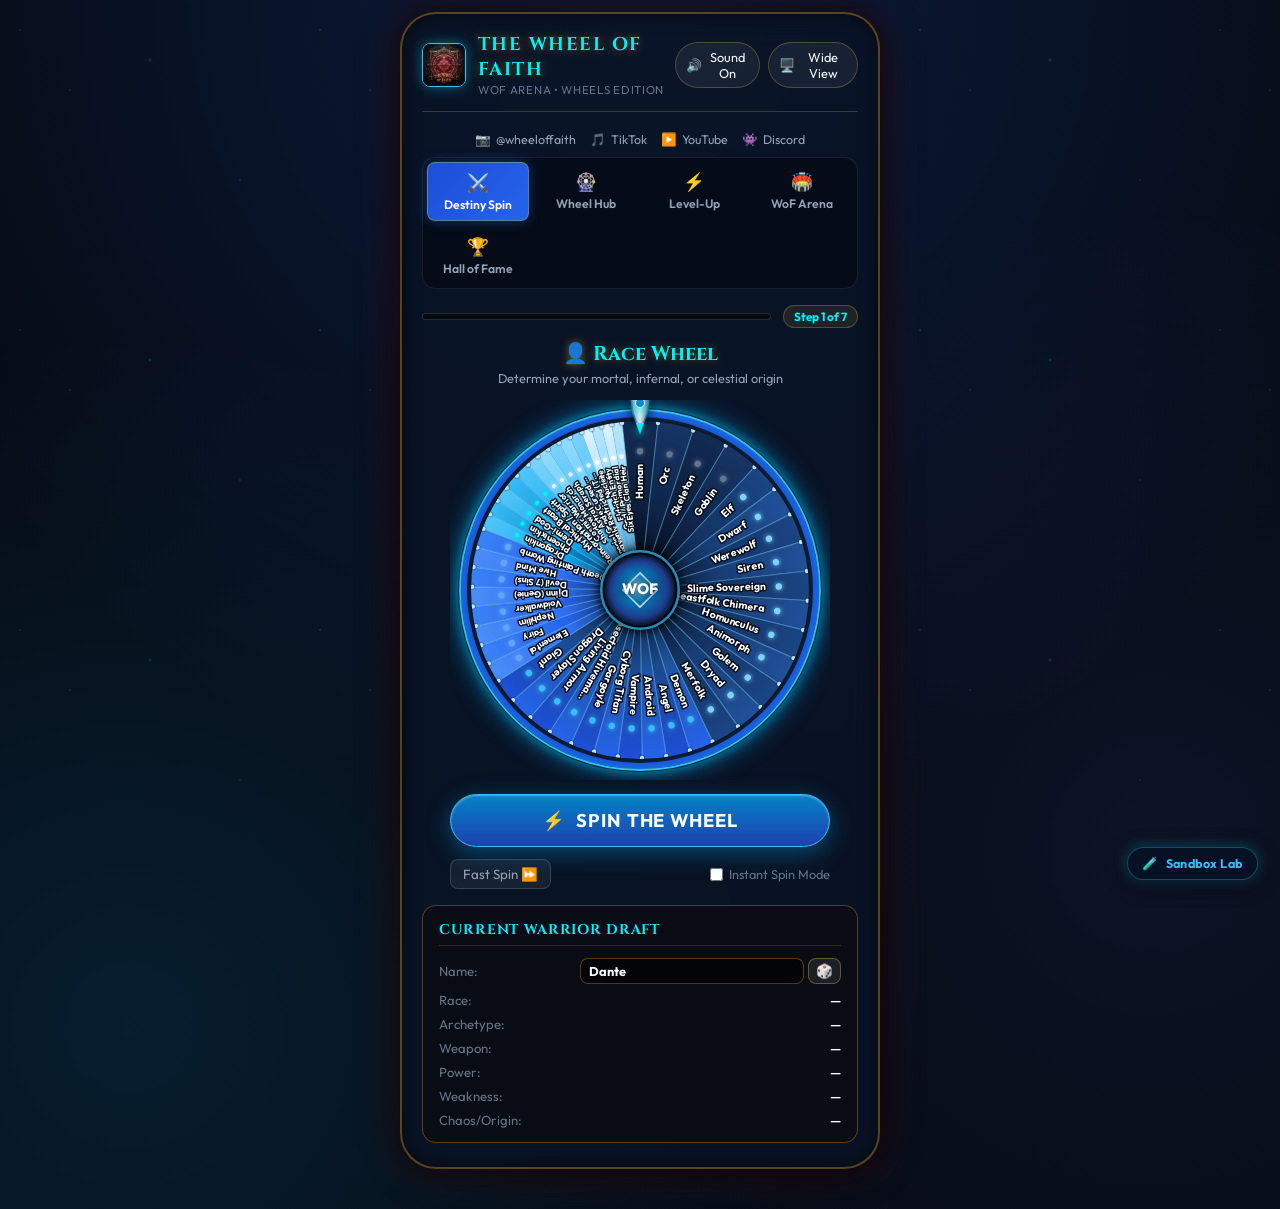
==== commit 05c2bba4: "Promote JJK Expansion (Races, Cursed Vessel 1-20F, Cursed Tools, Techniques, Bosses) & Ultra-Flashy " ====
--- a/index.html
+++ b/index.html
@@ -121,8 +121,10 @@
               <option value="dryadOrigin">Dryad Nature Spirit Sub-Wheel</option>
               <option value="merfolkLineage">Merfolk Aquatic Lineage Sub-Wheel</option>
               <option value="reincarnationSoul">Past Season Arena Legend Sub-Wheel</option>
+              <option value="disasterCurseType">JJK Disaster Curse Lineage Sub-Wheel</option>
             </optgroup>
             <optgroup label="Archetype Modifier Sub-Wheels">
+              <option value="cursedVesselFingers">JJK Cursed Vessel (1–20 Sukuna Fingers) Sub-Wheel</option>
               <option value="slayerPrey">Slayer Prey Target Sub-Wheel</option>
               <option value="mageRank">Mage Academy Rank Sub-Wheel</option>
               <option value="paladinPowers">Paladin Sacred Miracles Sub-Wheel</option>
@@ -226,6 +228,17 @@
             </div>
           </div>
 
+          <!-- Black Flash (Kokusen) Multi-Bolt Spatial Distortion Overlay -->
+          <div class="arena-blackflash-overlay hidden" id="arenaBlackFlashOverlay">
+            <div class="blackflash-strobe-layer" id="blackFlashStrobeLayer"></div>
+            <canvas class="blackflash-canvas" id="arenaBlackFlashCanvas" width="900" height="450"></canvas>
+            <div class="blackflash-banner-wrap" id="blackFlashBannerWrap">
+              <span class="blackflash-kanji">黒閃</span>
+              <h2 class="blackflash-title" id="blackFlashTitle">BLACK FLASH!</h2>
+              <p class="blackflash-sub" id="blackFlashSub">SPATIAL DISTORTION • ^2.5 CRITICAL IMPACT</p>
+            </div>
+          </div>
+
           <!-- Floating Damage Text Container -->
           <div class="floating-damage-container" id="floatingDamageLayer"></div>
           
@@ -297,6 +310,7 @@
               <button class="speed-btn" data-speed="4">4x ⚡</button>
             </div>
             <button class="btn btn-sm btn-secondary" id="btnPauseBattle">⏸️ Pause</button>
+            <button class="btn btn-sm btn-secondary" id="btnTestBlackFlash" style="border-color:#ef4444;color:#fca5a5;" title="Preview the ultra-flashy Black Flash (Kokusen) impact storm!">⚡⚫ Test Black Flash</button>
           </div>
         </div>
 
--- a/css/styles.css
+++ b/css/styles.css
@@ -2786,3 +2786,130 @@
   transform: translateY(0) scale(0.98);
 }
 
+/* ============================================================
+   BLACK FLASH (KOKUSEN • 黒閃) ULTRA-FLASHY IMPACT OVERLAY
+   ============================================================ */
+.arena-blackflash-overlay {
+  position: absolute;
+  inset: 0;
+  z-index: 45;
+  pointer-events: none;
+  overflow: hidden;
+  border-radius: inherit;
+  display: flex;
+  align-items: center;
+  justify-content: center;
+}
+
+.arena-blackflash-overlay.hidden {
+  display: none !important;
+}
+
+.blackflash-strobe-layer {
+  position: absolute;
+  inset: 0;
+  z-index: 1;
+  opacity: 0;
+}
+
+.arena-blackflash-overlay.bf-active .blackflash-strobe-layer {
+  animation: kokusenImpactStrobe 0.68s steps(1, end) forwards;
+}
+
+@keyframes kokusenImpactStrobe {
+  0%   { opacity: 1; background: #ffffff; }
+  9%   { opacity: 1; background: #000000; box-shadow: inset 0 0 120px #ff002b; }
+  18%  { opacity: 1; background: #ff002b; mix-blend-mode: hard-light; }
+  27%  { opacity: 1; background: #ffffff; }
+  38%  { opacity: 0.92; background: radial-gradient(circle, rgba(255,0,43,0.45) 0%, rgba(0,0,0,0.96) 70%); }
+  52%  { opacity: 0.85; background: #050002; box-shadow: inset 0 0 90px #e11d48; }
+  68%  { opacity: 0.55; background: radial-gradient(circle, rgba(225,29,72,0.3) 0%, rgba(0,0,0,0.8) 80%); }
+  85%  { opacity: 0.25; background: #000000; }
+  100% { opacity: 0; }
+}
+
+.blackflash-canvas {
+  position: absolute;
+  inset: 0;
+  width: 100%;
+  height: 100%;
+  z-index: 2;
+  pointer-events: none;
+}
+
+.blackflash-banner-wrap {
+  position: relative;
+  z-index: 3;
+  text-align: center;
+  transform: scale(0.4);
+  opacity: 0;
+}
+
+.arena-blackflash-overlay.bf-active .blackflash-banner-wrap {
+  animation: kokusenBannerSlam 0.88s cubic-bezier(0.16, 1, 0.3, 1) forwards;
+}
+
+@keyframes kokusenBannerSlam {
+  0%   { opacity: 0; transform: scale(2.4) rotate(-6deg); filter: brightness(3); }
+  16%  { opacity: 1; transform: scale(0.95) rotate(2deg); filter: brightness(1.5); }
+  28%  { opacity: 1; transform: scale(1.08) rotate(-1deg); }
+  78%  { opacity: 1; transform: scale(1.02) rotate(0deg); }
+  100% { opacity: 0; transform: scale(1.25); }
+}
+
+.blackflash-kanji {
+  display: block;
+  font-size: 3.1rem;
+  font-weight: 900;
+  color: #050505;
+  -webkit-text-stroke: 2px #ff0033;
+  text-shadow: 0 0 24px #ff0033, 0 0 48px #e11d48, 4px 4px 0 #ffffff;
+  letter-spacing: 0.18em;
+  line-height: 1;
+}
+
+.blackflash-title {
+  font-family: var(--font-heading);
+  font-size: 2.2rem;
+  font-weight: 900;
+  color: #ffffff;
+  letter-spacing: 0.14em;
+  margin: 2px 0;
+  text-shadow: 0 0 18px #ff0033, 0 0 36px #991b1b, -3px -2px 0 #000, 3px 3px 0 #e11d48;
+}
+
+.blackflash-sub {
+  display: inline-block;
+  background: rgba(0, 0, 0, 0.92);
+  border: 1.5px solid #ff0033;
+  color: #fecdd3;
+  font-size: 0.72rem;
+  font-weight: 800;
+  letter-spacing: 0.14em;
+  padding: 3px 12px;
+  border-radius: 99px;
+  box-shadow: 0 0 18px rgba(255, 0, 51, 0.75);
+}
+
+.arena-colosseum.bf-megashake {
+  animation: kokusenColosseumShake 0.65s cubic-bezier(0.36, 0.07, 0.19, 0.97);
+}
+
+@keyframes kokusenColosseumShake {
+  0%, 100% { transform: translate(0, 0) scale(1); filter: none; }
+  10% { transform: translate(-16px, -10px) rotate(-2.2deg) scale(1.03); filter: invert(0.95) contrast(2.2); }
+  20% { transform: translate(16px, 12px) rotate(2.2deg) scale(1.04); filter: hue-rotate(-30deg) contrast(1.8) saturate(2.2); }
+  32% { transform: translate(-14px, 8px) rotate(-1.6deg) scale(1.02); filter: invert(0.85) contrast(2); }
+  45% { transform: translate(12px, -8px) rotate(1.4deg) scale(1.015); filter: contrast(1.5) saturate(1.8); }
+  60% { transform: translate(-8px, 6px) rotate(-0.8deg); filter: none; }
+  78% { transform: translate(5px, -4px) rotate(0.4deg); }
+}
+
+.floating-dmg-item.blackFlash {
+  color: #ffffff !important;
+  font-size: 1.65rem !important;
+  font-weight: 900 !important;
+  text-shadow: 0 0 14px #ff0033, 0 0 28px #e11d48, 2px 2px 0 #000000 !important;
+}
+
+
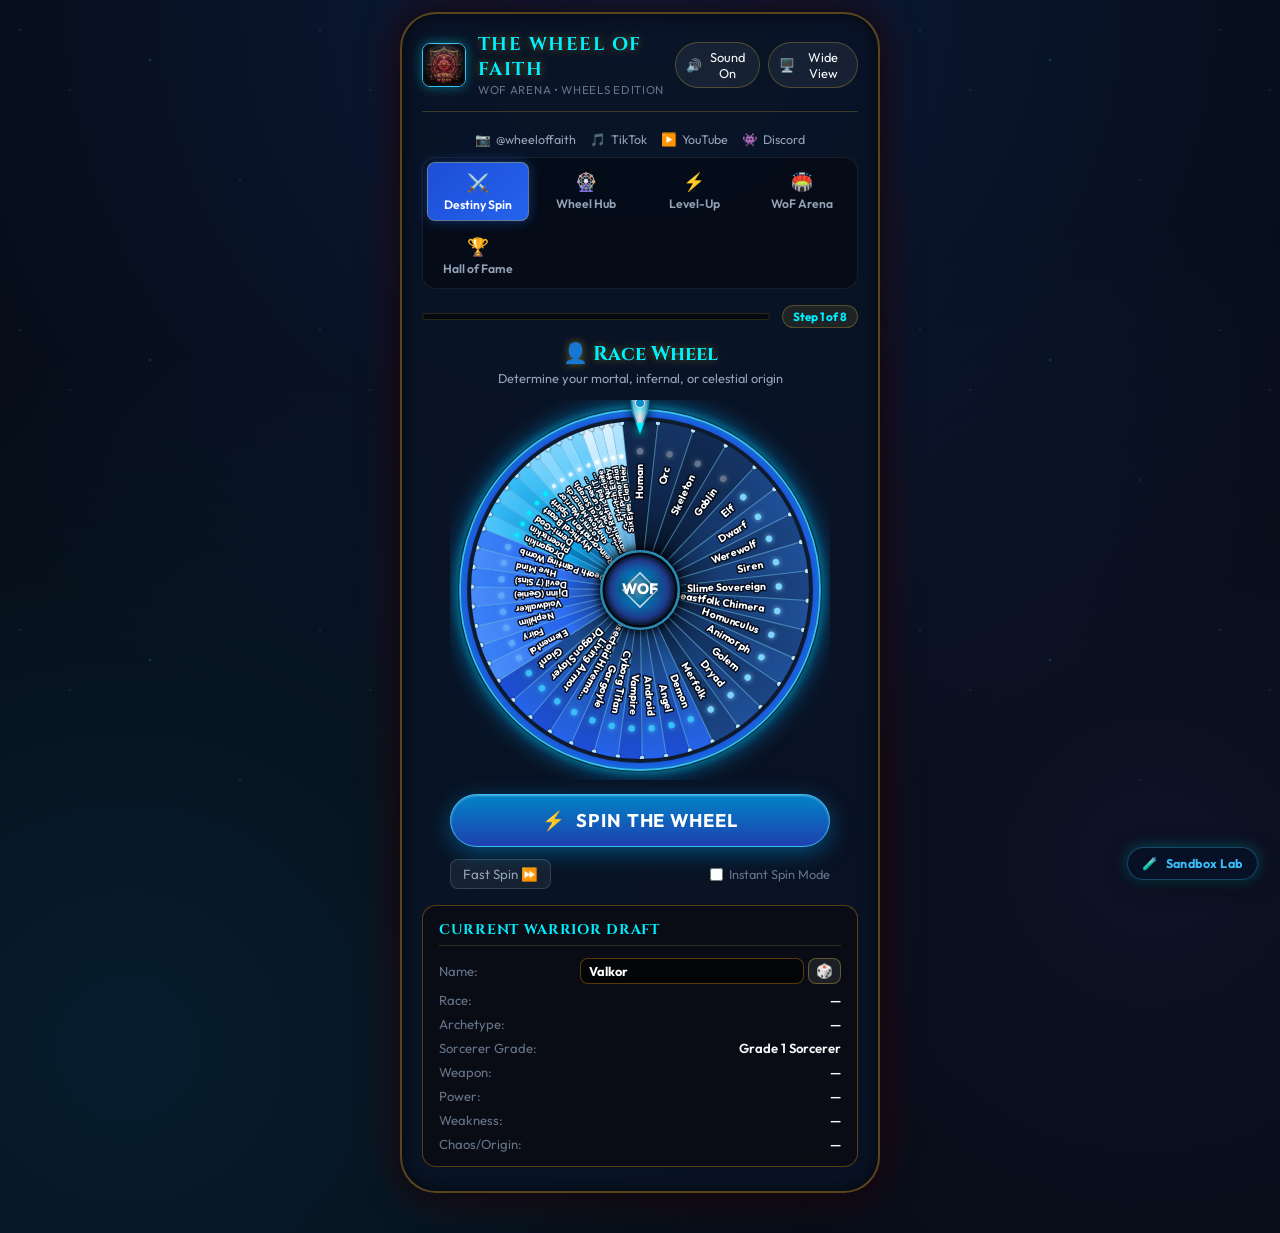
==== commit 19df746b: "Promote Take C to live (v2.5.0): Split-Screen Domain Clash + 4s Winning Domain Continuation, Fuga & " ====
--- a/index.html
+++ b/index.html
@@ -76,7 +76,7 @@
         <div class="progress-track">
           <div class="progress-fill" id="progressBar"></div>
         </div>
-        <span class="step-badge" id="currentStepBadge">Step 1 of 7</span>
+        <span class="step-badge" id="currentStepBadge">Step 1 of 8</span>
       </div>
 
       <!-- Free Spin Wheel Selector Hub (Hidden by default, shown in Free Spin Mode) -->
@@ -87,10 +87,11 @@
             <optgroup label="Main Character Wheels">
               <option value="race">Race Wheel (43 Races)</option>
               <option value="archetype">Archetype Wheel (36 Roles)</option>
+              <option value="sorcererGrade">Sorcerer Grade &amp; Potential Wheel (9 Grades)</option>
               <option value="weapon">Weapon Wheel (36 Armaments)</option>
               <option value="power">Power Wheel (28 Abilities)</option>
               <option value="weakness">Weakness / Curse Wheel (22 Curses)</option>
-              <option value="backstory">Backstory & Chaos Wheel (20 Twists)</option>
+              <option value="backstory">Backstory &amp; Chaos Wheel (20 Twists)</option>
               <option value="stats">Combat Rating Wheel (8 Tiers)</option>
             </optgroup>
             <optgroup label="Race Sub-Wheels">
@@ -156,6 +157,7 @@
         <div class="hub-tags-scroll">
           <button class="hub-tag-btn" data-wheel="race">👤 Race</button>
           <button class="hub-tag-btn" data-wheel="archetype">⚔️ Archetype</button>
+          <button class="hub-tag-btn" data-wheel="sorcererGrade">🧿 Sorcerer Grade</button>
           <button class="hub-tag-btn" data-wheel="weapon">🗡️ Weapon</button>
           <button class="hub-tag-btn" data-wheel="power">✨ Power</button>
           <button class="hub-tag-btn" data-wheel="weakness">⚠️ Weakness</button>
@@ -216,28 +218,35 @@
 
         <!-- Visual Battle Colosseum Stage -->
         <div class="arena-colosseum" id="arenaColosseum">
-          <!-- Domain Expansion Metaphysical Pocket Overlay -->
+          <!-- Combat Pause & Active Domain Status Banner -->
+          <div class="arena-pause-banner hidden" id="arenaPauseBanner">⏸️ COMBAT PAUSED • CINEMATIC CLASH</div>
+
+          <!-- Domain Expansion & Split-Screen Domain Clash Overlay -->
           <div class="arena-domain-overlay hidden" id="arenaDomainOverlay">
             <div class="domain-barrier-bg" id="domainBarrierBg"></div>
+            <canvas class="domain-clash-canvas" id="arenaDomainCanvas" width="900" height="450"></canvas>
             <div class="domain-particles-layer" id="domainParticlesLayer"></div>
             <div class="domain-banner-wrap" id="domainBannerWrap">
-              <span class="domain-kanji-tag">領域展開</span>
-              <h2 class="domain-title" id="domainTitle">DOMAIN EXPANSION</h2>
-              <h3 class="domain-name" id="domainRealmName">INFINITE VOID</h3>
-              <p class="domain-caster-line" id="domainCasterLine">Cast by Satoru Gojo</p>
-            </div>
-          </div>
-
-          <!-- Black Flash (Kokusen) Multi-Bolt Spatial Distortion Overlay -->
+              <span class="domain-kanji-tag" id="domainKanjiTag">領域展開 • 激突</span>
+              <h2 class="domain-title" id="domainTitle">DOMAIN CLASH</h2>
+              <h3 class="domain-name" id="domainRealmName">MALEVOLENT SHRINE vs UNLIMITED VOID</h3>
+              <p class="domain-caster-line" id="domainCasterLine">Split-Screen Barrier Tug-of-War</p>
+            </div>
+          </div>
+
+          <!-- Black Flash (Kokusen) 3-Phase Delayed Spatial Distortion Overlay -->
           <div class="arena-blackflash-overlay hidden" id="arenaBlackFlashOverlay">
             <div class="blackflash-strobe-layer" id="blackFlashStrobeLayer"></div>
             <canvas class="blackflash-canvas" id="arenaBlackFlashCanvas" width="900" height="450"></canvas>
             <div class="blackflash-banner-wrap" id="blackFlashBannerWrap">
               <span class="blackflash-kanji">黒閃</span>
               <h2 class="blackflash-title" id="blackFlashTitle">BLACK FLASH!</h2>
-              <p class="blackflash-sub" id="blackFlashSub">SPATIAL DISTORTION • ^2.5 CRITICAL IMPACT</p>
-            </div>
-          </div>
+              <p class="blackflash-sub" id="blackFlashSub">SPATIAL DISTORTION • 120% ZONE • ^2.5 IMPACT</p>
+            </div>
+          </div>
+
+          <!-- JJK Twin-Meteor & Domain Chant Subtitle Box -->
+          <div class="arena-chant-box hidden" id="arenaChantBox">"Scale of the Dragon... Recoil... Twin Meteors!"</div>
 
           <!-- Floating Damage Text Container -->
           <div class="floating-damage-container" id="floatingDamageLayer"></div>
@@ -310,7 +319,9 @@
               <button class="speed-btn" data-speed="4">4x ⚡</button>
             </div>
             <button class="btn btn-sm btn-secondary" id="btnPauseBattle">⏸️ Pause</button>
-            <button class="btn btn-sm btn-secondary" id="btnTestBlackFlash" style="border-color:#ef4444;color:#fca5a5;" title="Preview the ultra-flashy Black Flash (Kokusen) impact storm!">⚡⚫ Test Black Flash</button>
+            <button class="btn btn-sm btn-secondary" id="btnTestBlackFlash" style="border-color:#ef4444;color:#fca5a5;" title="Trigger 3-Phase Non-Instant Black Flash (0.75s charge-up + inverted freeze + 16-bolt storm)">⚡⚫ Black Flash</button>
+            <button class="btn btn-sm btn-secondary" id="btnTestDomainClash" style="border-color:#a855f7;color:#e9d5ff;" title="Trigger Split-Screen Malevolent Shrine vs Unlimited Void Clash + 4.0s Winning Domain Continuation!">⛩️🔥 Domain Clash</button>
+            <button class="btn btn-sm btn-secondary" id="btnSimpleDomain" style="border-color:#38bdf8;color:#bae6fd;" title="Deploy New Shadow Style: Simple Domain (-55% Domain sure-hit damage)">🛡️ Simple Domain</button>
           </div>
         </div>
 
@@ -372,6 +383,10 @@
           <div class="draft-row">
             <span class="draft-label">Archetype:</span>
             <span class="draft-val" id="liveArchetype">—</span>
+          </div>
+          <div class="draft-row">
+            <span class="draft-label">Sorcerer Grade:</span>
+            <span class="draft-val" id="liveSorcererGrade">—</span>
           </div>
           <div class="draft-row">
             <span class="draft-label">Weapon:</span>
@@ -482,6 +497,16 @@
             <div class="trait-explain-box" id="cardArchExplain"></div>
           </div>
 
+          <!-- Sorcerer Grade & Black Flash Potential -->
+          <div class="card-attr-item card-attr-grade">
+            <div class="attr-header-row">
+              <span class="attr-key">🧿 Sorcerer Grade &amp; Potential</span>
+              <span class="attr-rarity-tag" id="cardGradeRarity">GRADE</span>
+            </div>
+            <div id="cardGradeDisplay"></div>
+            <div class="trait-explain-box" id="cardGradeExplain"></div>
+          </div>
+
           <!-- Weapon & Armament -->
           <div class="card-attr-item card-attr-weapon">
             <div class="attr-header-row">
--- a/css/styles.css
+++ b/css/styles.css
@@ -2912,4 +2912,89 @@
   text-shadow: 0 0 14px #ff0033, 0 0 28px #e11d48, 2px 2px 0 #000000 !important;
 }
 
-
+/* ============================================================
+   SPLIT-SCREEN DOMAIN CLASH & ACTIVE DOMAIN CONTINUATION
+   ============================================================ */
+.domain-clash-canvas {
+  position: absolute;
+  inset: 0;
+  width: 100%;
+  height: 100%;
+  z-index: 2;
+  pointer-events: none;
+}
+
+.arena-pause-banner {
+  position: absolute;
+  top: 10px;
+  left: 50%;
+  transform: translateX(-50%);
+  z-index: 60;
+  background: rgba(5, 5, 12, 0.92);
+  border: 1.5px solid #f43f5e;
+  color: #fda4af;
+  font-size: 0.72rem;
+  font-weight: 900;
+  letter-spacing: 0.14em;
+  padding: 4px 14px;
+  border-radius: 99px;
+  box-shadow: 0 0 22px rgba(244, 63, 94, 0.75);
+  pointer-events: none;
+  white-space: nowrap;
+  animation: pauseBannerPulse 0.6s infinite alternate;
+}
+
+.arena-pause-banner.void-active {
+  border-color: #38bdf8;
+  color: #bae6fd;
+  box-shadow: 0 0 22px rgba(56, 189, 248, 0.8);
+}
+
+@keyframes pauseBannerPulse {
+  from { transform: translateX(-50%) scale(0.97); }
+  to   { transform: translateX(-50%) scale(1.03); }
+}
+
+.arena-chant-box {
+  position: absolute;
+  bottom: 12px;
+  left: 50%;
+  transform: translateX(-50%);
+  z-index: 60;
+  background: rgba(3, 5, 14, 0.92);
+  border: 1px solid rgba(251, 191, 36, 0.75);
+  color: #fef3c7;
+  font-size: 0.76rem;
+  font-weight: 800;
+  font-style: italic;
+  letter-spacing: 0.06em;
+  padding: 5px 16px;
+  border-radius: 99px;
+  box-shadow: 0 4px 20px rgba(0, 0, 0, 0.85), 0 0 14px rgba(251, 191, 36, 0.45);
+  pointer-events: none;
+  white-space: nowrap;
+}
+
+.fighter-pod.clashing-left {
+  transform: translateX(34px) scale(1.07) !important;
+  border-color: #ef4444 !important;
+  box-shadow: 0 0 28px rgba(239, 68, 68, 0.85) !important;
+  z-index: 35;
+}
+
+.fighter-pod.clashing-right {
+  transform: translateX(-34px) scale(1.07) !important;
+  border-color: #38bdf8 !important;
+  box-shadow: 0 0 28px rgba(56, 189, 248, 0.85) !important;
+  z-index: 35;
+}
+
+.fighter-pod.simple-domain-active {
+  border-color: #38bdf8 !important;
+  box-shadow: 0 0 24px rgba(56, 189, 248, 0.9), inset 0 0 18px rgba(56, 189, 248, 0.45) !important;
+}
+
+.card-attr-grade {
+  border-left: 3px solid #f43f5e;
+  background: linear-gradient(90deg, rgba(244, 63, 94, 0.1), rgba(15, 23, 42, 0.6));
+}
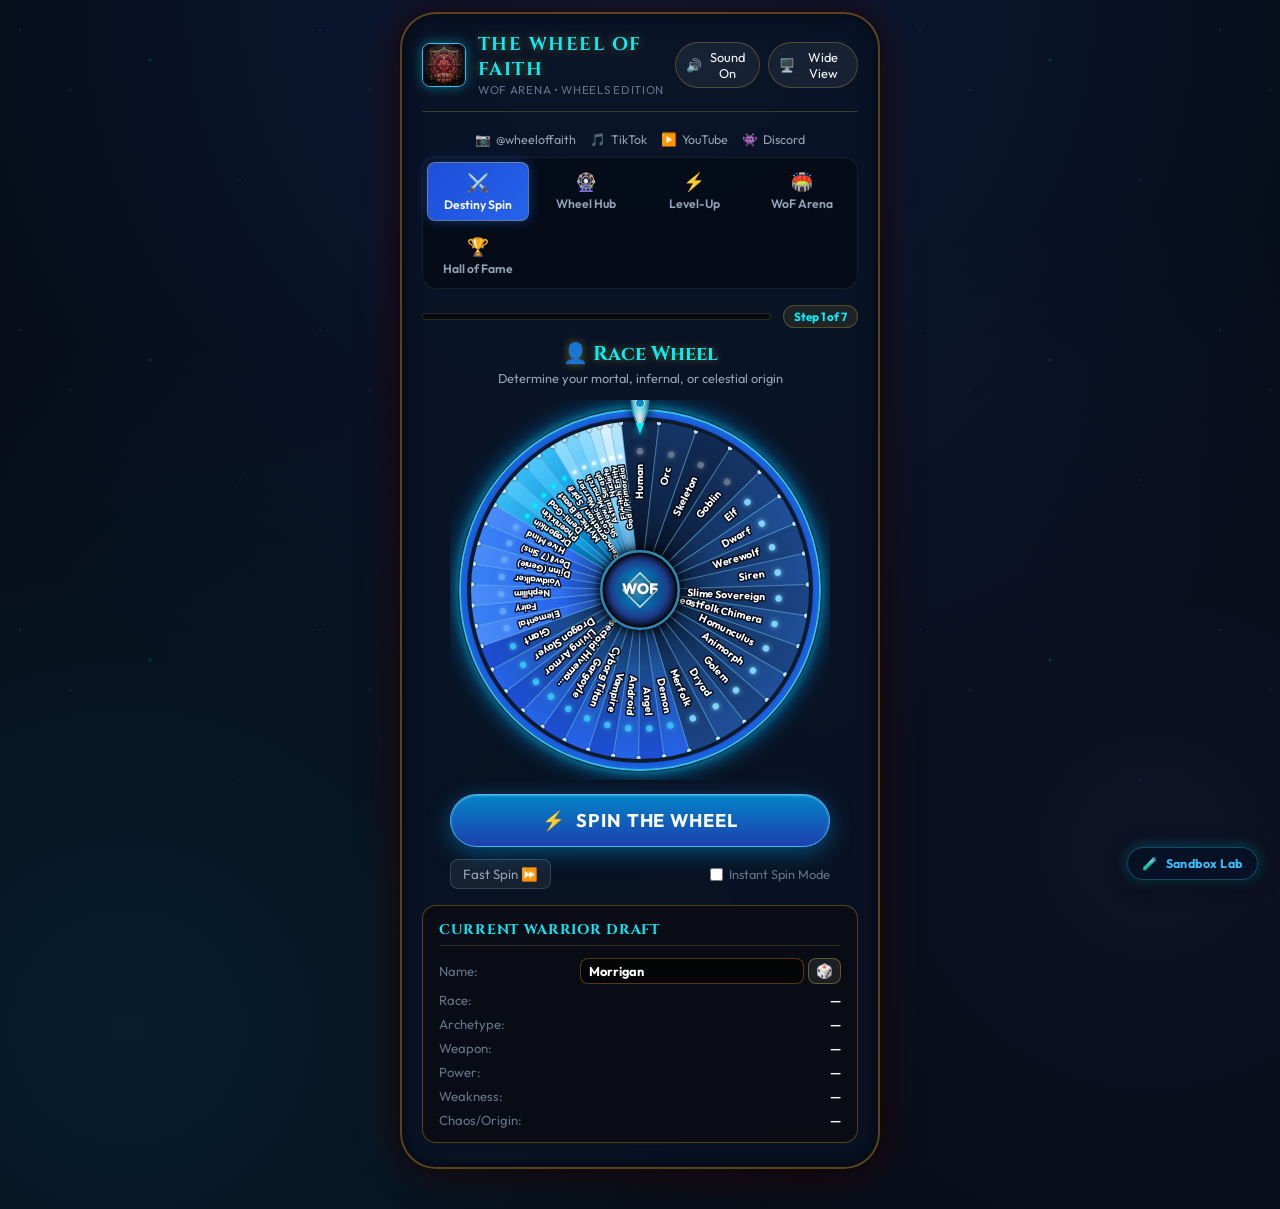
==== commit e546ea19: "feat(v2.6.0): complete JJK purge and pure fantasy colosseum reset" ====
--- a/index.html
+++ b/index.html
@@ -76,7 +76,7 @@
         <div class="progress-track">
           <div class="progress-fill" id="progressBar"></div>
         </div>
-        <span class="step-badge" id="currentStepBadge">Step 1 of 8</span>
+        <span class="step-badge" id="currentStepBadge">Step 1 of 7</span>
       </div>
 
       <!-- Free Spin Wheel Selector Hub (Hidden by default, shown in Free Spin Mode) -->
@@ -87,7 +87,6 @@
             <optgroup label="Main Character Wheels">
               <option value="race">Race Wheel (43 Races)</option>
               <option value="archetype">Archetype Wheel (36 Roles)</option>
-              <option value="sorcererGrade">Sorcerer Grade &amp; Potential Wheel (9 Grades)</option>
               <option value="weapon">Weapon Wheel (36 Armaments)</option>
               <option value="power">Power Wheel (28 Abilities)</option>
               <option value="weakness">Weakness / Curse Wheel (22 Curses)</option>
@@ -122,10 +121,8 @@
               <option value="dryadOrigin">Dryad Nature Spirit Sub-Wheel</option>
               <option value="merfolkLineage">Merfolk Aquatic Lineage Sub-Wheel</option>
               <option value="reincarnationSoul">Past Season Arena Legend Sub-Wheel</option>
-              <option value="disasterCurseType">JJK Disaster Curse Lineage Sub-Wheel</option>
             </optgroup>
             <optgroup label="Archetype Modifier Sub-Wheels">
-              <option value="cursedVesselFingers">JJK Cursed Vessel (1–20 Sukuna Fingers) Sub-Wheel</option>
               <option value="slayerPrey">Slayer Prey Target Sub-Wheel</option>
               <option value="mageRank">Mage Academy Rank Sub-Wheel</option>
               <option value="paladinPowers">Paladin Sacred Miracles Sub-Wheel</option>
@@ -147,7 +144,6 @@
               <option value="tricksterTricks">Wheel of Tricks Sub-Wheel</option>
               <option value="archaeologistRelic">Archaeologist Relic Sub-Wheel</option>
               <option value="gamblerGamble">Gambler Signature Wager Sub-Wheel</option>
-              <option value="domainType">Domain Expansion Realm Sub-Wheel</option>
             </optgroup>
             <optgroup label="Game Systems">
               <option value="levelUp">WOF Arena Level-Up Wheel (26 Upgrades)</option>
@@ -157,7 +153,6 @@
         <div class="hub-tags-scroll">
           <button class="hub-tag-btn" data-wheel="race">👤 Race</button>
           <button class="hub-tag-btn" data-wheel="archetype">⚔️ Archetype</button>
-          <button class="hub-tag-btn" data-wheel="sorcererGrade">🧿 Sorcerer Grade</button>
           <button class="hub-tag-btn" data-wheel="weapon">🗡️ Weapon</button>
           <button class="hub-tag-btn" data-wheel="power">✨ Power</button>
           <button class="hub-tag-btn" data-wheel="weakness">⚠️ Weakness</button>
@@ -218,36 +213,6 @@
 
         <!-- Visual Battle Colosseum Stage -->
         <div class="arena-colosseum" id="arenaColosseum">
-          <!-- Combat Pause & Active Domain Status Banner -->
-          <div class="arena-pause-banner hidden" id="arenaPauseBanner">⏸️ COMBAT PAUSED • CINEMATIC CLASH</div>
-
-          <!-- Domain Expansion & Split-Screen Domain Clash Overlay -->
-          <div class="arena-domain-overlay hidden" id="arenaDomainOverlay">
-            <div class="domain-barrier-bg" id="domainBarrierBg"></div>
-            <canvas class="domain-clash-canvas" id="arenaDomainCanvas" width="900" height="450"></canvas>
-            <div class="domain-particles-layer" id="domainParticlesLayer"></div>
-            <div class="domain-banner-wrap" id="domainBannerWrap">
-              <span class="domain-kanji-tag" id="domainKanjiTag">領域展開 • 激突</span>
-              <h2 class="domain-title" id="domainTitle">DOMAIN CLASH</h2>
-              <h3 class="domain-name" id="domainRealmName">MALEVOLENT SHRINE vs UNLIMITED VOID</h3>
-              <p class="domain-caster-line" id="domainCasterLine">Split-Screen Barrier Tug-of-War</p>
-            </div>
-          </div>
-
-          <!-- Black Flash (Kokusen) 3-Phase Delayed Spatial Distortion Overlay -->
-          <div class="arena-blackflash-overlay hidden" id="arenaBlackFlashOverlay">
-            <div class="blackflash-strobe-layer" id="blackFlashStrobeLayer"></div>
-            <canvas class="blackflash-canvas" id="arenaBlackFlashCanvas" width="900" height="450"></canvas>
-            <div class="blackflash-banner-wrap" id="blackFlashBannerWrap">
-              <span class="blackflash-kanji">黒閃</span>
-              <h2 class="blackflash-title" id="blackFlashTitle">BLACK FLASH!</h2>
-              <p class="blackflash-sub" id="blackFlashSub">SPATIAL DISTORTION • 120% ZONE • ^2.5 IMPACT</p>
-            </div>
-          </div>
-
-          <!-- JJK Twin-Meteor & Domain Chant Subtitle Box -->
-          <div class="arena-chant-box hidden" id="arenaChantBox">"Scale of the Dragon... Recoil... Twin Meteors!"</div>
-
           <!-- Floating Damage Text Container -->
           <div class="floating-damage-container" id="floatingDamageLayer"></div>
           
@@ -319,9 +284,6 @@
               <button class="speed-btn" data-speed="4">4x ⚡</button>
             </div>
             <button class="btn btn-sm btn-secondary" id="btnPauseBattle">⏸️ Pause</button>
-            <button class="btn btn-sm btn-secondary" id="btnTestBlackFlash" style="border-color:#ef4444;color:#fca5a5;" title="Trigger 3-Phase Non-Instant Black Flash (0.75s charge-up + inverted freeze + 16-bolt storm)">⚡⚫ Black Flash</button>
-            <button class="btn btn-sm btn-secondary" id="btnTestDomainClash" style="border-color:#a855f7;color:#e9d5ff;" title="Trigger Split-Screen Malevolent Shrine vs Unlimited Void Clash + 4.0s Winning Domain Continuation!">⛩️🔥 Domain Clash</button>
-            <button class="btn btn-sm btn-secondary" id="btnSimpleDomain" style="border-color:#38bdf8;color:#bae6fd;" title="Deploy New Shadow Style: Simple Domain (-55% Domain sure-hit damage)">🛡️ Simple Domain</button>
           </div>
         </div>
 
@@ -383,10 +345,6 @@
           <div class="draft-row">
             <span class="draft-label">Archetype:</span>
             <span class="draft-val" id="liveArchetype">—</span>
-          </div>
-          <div class="draft-row">
-            <span class="draft-label">Sorcerer Grade:</span>
-            <span class="draft-val" id="liveSorcererGrade">—</span>
           </div>
           <div class="draft-row">
             <span class="draft-label">Weapon:</span>
@@ -497,16 +455,6 @@
             <div class="trait-explain-box" id="cardArchExplain"></div>
           </div>
 
-          <!-- Sorcerer Grade & Black Flash Potential -->
-          <div class="card-attr-item card-attr-grade">
-            <div class="attr-header-row">
-              <span class="attr-key">🧿 Sorcerer Grade &amp; Potential</span>
-              <span class="attr-rarity-tag" id="cardGradeRarity">GRADE</span>
-            </div>
-            <div id="cardGradeDisplay"></div>
-            <div class="trait-explain-box" id="cardGradeExplain"></div>
-          </div>
-
           <!-- Weapon & Armament -->
           <div class="card-attr-item card-attr-weapon">
             <div class="attr-header-row">
--- a/css/styles.css
+++ b/css/styles.css
@@ -1875,184 +1875,6 @@
   100% { width: 180px; opacity: 0; transform: rotate(var(--angle, 45deg)) scaleY(1); }
 }
 
-/* ============================================================
-   DOMAIN EXPANSION CINEMATIC OVERLAY & DIMENSIONAL BARRIER
-   ============================================================ */
-.arena-domain-overlay {
-  position: absolute;
-  inset: 0;
-  z-index: 40;
-  pointer-events: none;
-  overflow: hidden;
-  border-radius: var(--radius-md);
-  display: flex;
-  align-items: center;
-  justify-content: center;
-  animation: domainOpen 0.5s cubic-bezier(0.16, 1, 0.3, 1) forwards;
-}
-
-.arena-domain-overlay.domain-closing {
-  animation: domainClose 0.6s cubic-bezier(0.7, 0, 0.84, 0) forwards;
-}
-
-@keyframes domainOpen {
-  0% {
-    opacity: 0;
-    transform: scale(0.65) rotate(4deg);
-    filter: blur(12px);
-  }
-  50% {
-    filter: blur(0px);
-  }
-  100% {
-    opacity: 1;
-    transform: scale(1) rotate(0deg);
-  }
-}
-
-@keyframes domainClose {
-  0% {
-    opacity: 1;
-    transform: scale(1);
-    filter: blur(0px);
-  }
-  100% {
-    opacity: 0;
-    transform: scale(1.15);
-    filter: blur(16px);
-  }
-}
-
-.domain-barrier-bg {
-  position: absolute;
-  inset: 0;
-  opacity: 0.94;
-  transition: all 0.4s ease;
-}
-
-/* Domain Themes */
-.theme-void .domain-barrier-bg {
-  background: radial-gradient(circle at center, #1e103c 0%, #090314 60%, #020108 100%);
-  box-shadow: inset 0 0 100px rgba(139, 92, 246, 0.6);
-}
-
-.theme-shrine .domain-barrier-bg {
-  background: radial-gradient(circle at center, #450a0a 0%, #1c0505 60%, #050101 100%);
-  box-shadow: inset 0 0 100px rgba(239, 68, 68, 0.6);
-}
-
-.theme-gamble .domain-barrier-bg {
-  background: radial-gradient(circle at center, #451a03 0%, #1c0c02 60%, #050200 100%);
-  box-shadow: inset 0 0 100px rgba(245, 158, 11, 0.6);
-}
-
-.theme-shadow .domain-barrier-bg {
-  background: radial-gradient(circle at center, #0f172a 0%, #030712 60%, #000000 100%);
-  box-shadow: inset 0 0 100px rgba(99, 102, 241, 0.5);
-}
-
-.theme-ocean .domain-barrier-bg {
-  background: radial-gradient(circle at center, #082f49 0%, #031422 60%, #01060a 100%);
-  box-shadow: inset 0 0 100px rgba(14, 165, 233, 0.6);
-}
-
-.theme-volcano .domain-barrier-bg {
-  background: radial-gradient(circle at center, #7c2d12 0%, #2e0c04 60%, #0c0201 100%);
-  box-shadow: inset 0 0 100px rgba(249, 115, 22, 0.6);
-}
-
-.theme-soul .domain-barrier-bg {
-  background: radial-gradient(circle at center, #500724 0%, #1f020c 60%, #050002 100%);
-  box-shadow: inset 0 0 100px rgba(236, 72, 153, 0.6);
-}
-
-.theme-time .domain-barrier-bg {
-  background: radial-gradient(circle at center, #0e3b43 0%, #04171b 60%, #000708 100%);
-  box-shadow: inset 0 0 100px rgba(6, 182, 212, 0.6);
-}
-
-.domain-particles-layer {
-  position: absolute;
-  inset: 0;
-  pointer-events: none;
-  background-image: 
-    radial-gradient(circle at 20% 30%, rgba(255,255,255,0.18) 1px, transparent 2px),
-    radial-gradient(circle at 80% 40%, rgba(255,255,255,0.14) 1.5px, transparent 3px),
-    radial-gradient(circle at 40% 80%, rgba(255,255,255,0.2) 2px, transparent 4px),
-    radial-gradient(circle at 70% 85%, rgba(255,255,255,0.15) 1px, transparent 2px);
-  background-size: 160px 160px;
-  animation: domainSpacetimeWarp 12s linear infinite;
-}
-
-@keyframes domainSpacetimeWarp {
-  0% { transform: scale(1) rotate(0deg); }
-  50% { transform: scale(1.12) rotate(180deg); }
-  100% { transform: scale(1) rotate(360deg); }
-}
-
-.domain-banner-wrap {
-  position: relative;
-  z-index: 5;
-  text-align: center;
-  padding: 16px 28px;
-  background: rgba(5, 5, 12, 0.88);
-  border: 2px solid #ffffff;
-  border-radius: var(--radius-md);
-  box-shadow: 0 0 45px rgba(255, 255, 255, 0.5), inset 0 0 25px rgba(0, 0, 0, 0.8);
-  backdrop-filter: blur(8px);
-  animation: domainBannerDrop 0.6s cubic-bezier(0.18, 1.4, 0.35, 1) forwards;
-}
-
-@keyframes domainBannerDrop {
-  0% {
-    opacity: 0;
-    transform: translateY(-40px) scale(0.8);
-  }
-  100% {
-    opacity: 1;
-    transform: translateY(0) scale(1);
-  }
-}
-
-.domain-kanji-tag {
-  display: inline-block;
-  font-family: 'Cinzel', serif;
-  font-size: 0.82rem;
-  letter-spacing: 0.35em;
-  color: #fbbf24;
-  text-shadow: 0 0 10px rgba(251, 191, 36, 0.7);
-  margin-bottom: 2px;
-}
-
-.domain-title {
-  font-family: var(--font-heading);
-  font-size: 1.6rem;
-  font-weight: 900;
-  letter-spacing: 0.12em;
-  color: #ffffff;
-  margin: 0;
-  text-shadow: 0 0 20px rgba(255, 255, 255, 0.8), 0 0 35px var(--gold-bright);
-}
-
-.domain-name {
-  font-family: var(--font-heading);
-  font-size: 1.25rem;
-  font-weight: 800;
-  letter-spacing: 0.08em;
-  color: #38bdf8;
-  margin: 4px 0 6px;
-  text-shadow: 0 0 16px #38bdf8;
-  text-transform: uppercase;
-}
-
-.domain-caster-line {
-  font-size: 0.75rem;
-  font-weight: 700;
-  color: #cbd5e1;
-  letter-spacing: 0.05em;
-  margin: 0;
-}
-
 /* 1v1 Duel View Layout */
 .arena-duel-view {
   display: grid;
@@ -2785,216 +2607,3 @@
 .btn-floating-sandbox:active {
   transform: translateY(0) scale(0.98);
 }
-
-/* ============================================================
-   BLACK FLASH (KOKUSEN • 黒閃) ULTRA-FLASHY IMPACT OVERLAY
-   ============================================================ */
-.arena-blackflash-overlay {
-  position: absolute;
-  inset: 0;
-  z-index: 45;
-  pointer-events: none;
-  overflow: hidden;
-  border-radius: inherit;
-  display: flex;
-  align-items: center;
-  justify-content: center;
-}
-
-.arena-blackflash-overlay.hidden {
-  display: none !important;
-}
-
-.blackflash-strobe-layer {
-  position: absolute;
-  inset: 0;
-  z-index: 1;
-  opacity: 0;
-}
-
-.arena-blackflash-overlay.bf-active .blackflash-strobe-layer {
-  animation: kokusenImpactStrobe 0.68s steps(1, end) forwards;
-}
-
-@keyframes kokusenImpactStrobe {
-  0%   { opacity: 1; background: #ffffff; }
-  9%   { opacity: 1; background: #000000; box-shadow: inset 0 0 120px #ff002b; }
-  18%  { opacity: 1; background: #ff002b; mix-blend-mode: hard-light; }
-  27%  { opacity: 1; background: #ffffff; }
-  38%  { opacity: 0.92; background: radial-gradient(circle, rgba(255,0,43,0.45) 0%, rgba(0,0,0,0.96) 70%); }
-  52%  { opacity: 0.85; background: #050002; box-shadow: inset 0 0 90px #e11d48; }
-  68%  { opacity: 0.55; background: radial-gradient(circle, rgba(225,29,72,0.3) 0%, rgba(0,0,0,0.8) 80%); }
-  85%  { opacity: 0.25; background: #000000; }
-  100% { opacity: 0; }
-}
-
-.blackflash-canvas {
-  position: absolute;
-  inset: 0;
-  width: 100%;
-  height: 100%;
-  z-index: 2;
-  pointer-events: none;
-}
-
-.blackflash-banner-wrap {
-  position: relative;
-  z-index: 3;
-  text-align: center;
-  transform: scale(0.4);
-  opacity: 0;
-}
-
-.arena-blackflash-overlay.bf-active .blackflash-banner-wrap {
-  animation: kokusenBannerSlam 0.88s cubic-bezier(0.16, 1, 0.3, 1) forwards;
-}
-
-@keyframes kokusenBannerSlam {
-  0%   { opacity: 0; transform: scale(2.4) rotate(-6deg); filter: brightness(3); }
-  16%  { opacity: 1; transform: scale(0.95) rotate(2deg); filter: brightness(1.5); }
-  28%  { opacity: 1; transform: scale(1.08) rotate(-1deg); }
-  78%  { opacity: 1; transform: scale(1.02) rotate(0deg); }
-  100% { opacity: 0; transform: scale(1.25); }
-}
-
-.blackflash-kanji {
-  display: block;
-  font-size: 3.1rem;
-  font-weight: 900;
-  color: #050505;
-  -webkit-text-stroke: 2px #ff0033;
-  text-shadow: 0 0 24px #ff0033, 0 0 48px #e11d48, 4px 4px 0 #ffffff;
-  letter-spacing: 0.18em;
-  line-height: 1;
-}
-
-.blackflash-title {
-  font-family: var(--font-heading);
-  font-size: 2.2rem;
-  font-weight: 900;
-  color: #ffffff;
-  letter-spacing: 0.14em;
-  margin: 2px 0;
-  text-shadow: 0 0 18px #ff0033, 0 0 36px #991b1b, -3px -2px 0 #000, 3px 3px 0 #e11d48;
-}
-
-.blackflash-sub {
-  display: inline-block;
-  background: rgba(0, 0, 0, 0.92);
-  border: 1.5px solid #ff0033;
-  color: #fecdd3;
-  font-size: 0.72rem;
-  font-weight: 800;
-  letter-spacing: 0.14em;
-  padding: 3px 12px;
-  border-radius: 99px;
-  box-shadow: 0 0 18px rgba(255, 0, 51, 0.75);
-}
-
-.arena-colosseum.bf-megashake {
-  animation: kokusenColosseumShake 0.65s cubic-bezier(0.36, 0.07, 0.19, 0.97);
-}
-
-@keyframes kokusenColosseumShake {
-  0%, 100% { transform: translate(0, 0) scale(1); filter: none; }
-  10% { transform: translate(-16px, -10px) rotate(-2.2deg) scale(1.03); filter: invert(0.95) contrast(2.2); }
-  20% { transform: translate(16px, 12px) rotate(2.2deg) scale(1.04); filter: hue-rotate(-30deg) contrast(1.8) saturate(2.2); }
-  32% { transform: translate(-14px, 8px) rotate(-1.6deg) scale(1.02); filter: invert(0.85) contrast(2); }
-  45% { transform: translate(12px, -8px) rotate(1.4deg) scale(1.015); filter: contrast(1.5) saturate(1.8); }
-  60% { transform: translate(-8px, 6px) rotate(-0.8deg); filter: none; }
-  78% { transform: translate(5px, -4px) rotate(0.4deg); }
-}
-
-.floating-dmg-item.blackFlash {
-  color: #ffffff !important;
-  font-size: 1.65rem !important;
-  font-weight: 900 !important;
-  text-shadow: 0 0 14px #ff0033, 0 0 28px #e11d48, 2px 2px 0 #000000 !important;
-}
-
-/* ============================================================
-   SPLIT-SCREEN DOMAIN CLASH & ACTIVE DOMAIN CONTINUATION
-   ============================================================ */
-.domain-clash-canvas {
-  position: absolute;
-  inset: 0;
-  width: 100%;
-  height: 100%;
-  z-index: 2;
-  pointer-events: none;
-}
-
-.arena-pause-banner {
-  position: absolute;
-  top: 10px;
-  left: 50%;
-  transform: translateX(-50%);
-  z-index: 60;
-  background: rgba(5, 5, 12, 0.92);
-  border: 1.5px solid #f43f5e;
-  color: #fda4af;
-  font-size: 0.72rem;
-  font-weight: 900;
-  letter-spacing: 0.14em;
-  padding: 4px 14px;
-  border-radius: 99px;
-  box-shadow: 0 0 22px rgba(244, 63, 94, 0.75);
-  pointer-events: none;
-  white-space: nowrap;
-  animation: pauseBannerPulse 0.6s infinite alternate;
-}
-
-.arena-pause-banner.void-active {
-  border-color: #38bdf8;
-  color: #bae6fd;
-  box-shadow: 0 0 22px rgba(56, 189, 248, 0.8);
-}
-
-@keyframes pauseBannerPulse {
-  from { transform: translateX(-50%) scale(0.97); }
-  to   { transform: translateX(-50%) scale(1.03); }
-}
-
-.arena-chant-box {
-  position: absolute;
-  bottom: 12px;
-  left: 50%;
-  transform: translateX(-50%);
-  z-index: 60;
-  background: rgba(3, 5, 14, 0.92);
-  border: 1px solid rgba(251, 191, 36, 0.75);
-  color: #fef3c7;
-  font-size: 0.76rem;
-  font-weight: 800;
-  font-style: italic;
-  letter-spacing: 0.06em;
-  padding: 5px 16px;
-  border-radius: 99px;
-  box-shadow: 0 4px 20px rgba(0, 0, 0, 0.85), 0 0 14px rgba(251, 191, 36, 0.45);
-  pointer-events: none;
-  white-space: nowrap;
-}
-
-.fighter-pod.clashing-left {
-  transform: translateX(34px) scale(1.07) !important;
-  border-color: #ef4444 !important;
-  box-shadow: 0 0 28px rgba(239, 68, 68, 0.85) !important;
-  z-index: 35;
-}
-
-.fighter-pod.clashing-right {
-  transform: translateX(-34px) scale(1.07) !important;
-  border-color: #38bdf8 !important;
-  box-shadow: 0 0 28px rgba(56, 189, 248, 0.85) !important;
-  z-index: 35;
-}
-
-.fighter-pod.simple-domain-active {
-  border-color: #38bdf8 !important;
-  box-shadow: 0 0 24px rgba(56, 189, 248, 0.9), inset 0 0 18px rgba(56, 189, 248, 0.45) !important;
-}
-
-.card-attr-grade {
-  border-left: 3px solid #f43f5e;
-  background: linear-gradient(90deg, rgba(244, 63, 94, 0.1), rgba(15, 23, 42, 0.6));
-}
